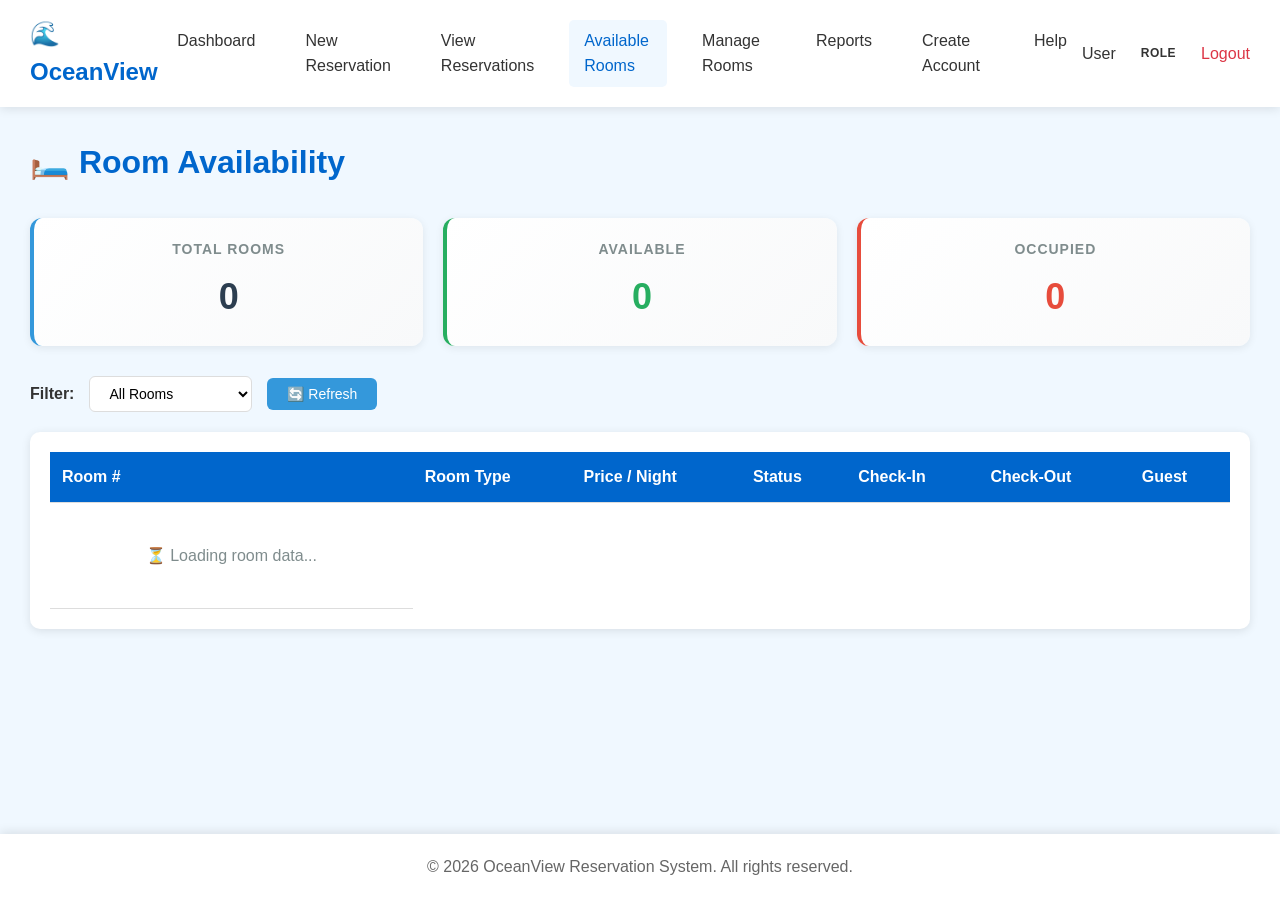
==== src/main/webapp/pages/available-rooms.html @ 3cf1bdc6 "Add invoice, report, help, and available-rooms pages" ====
<!DOCTYPE html>
<html lang="en">
<head>
    <meta charset="UTF-8">
    <meta name="viewport" content="width=device-width, initial-scale=1.0">
    <title>Available Rooms - OceanView Reservation System</title>
    <link rel="stylesheet" href="../css/style.css">
    <script src="../js/auth.js?v=3"></script>
    <style>
        /* Summary cards */
        .room-summary {
            display: grid;
            grid-template-columns: repeat(auto-fit, minmax(200px, 1fr));
            gap: 20px;
            margin-bottom: 30px;
        }
        .summary-card {
            background: linear-gradient(135deg, #ffffff, #f8f9fa);
            border-radius: 12px;
            padding: 20px;
            text-align: center;
            box-shadow: 0 2px 8px rgba(0,0,0,0.08);
            border-left: 4px solid #3498db;
        }
        .summary-card.available {
            border-left-color: #27ae60;
        }
        .summary-card.occupied {
            border-left-color: #e74c3c;
        }
        .summary-card h3 {
            margin: 0 0 8px 0;
            font-size: 14px;
            color: #7f8c8d;
            text-transform: uppercase;
            letter-spacing: 1px;
        }
        .summary-card .count {
            font-size: 36px;
            font-weight: 700;
            color: #2c3e50;
            margin: 0;
        }
        .summary-card.available .count { color: #27ae60; }
        .summary-card.occupied .count { color: #e74c3c; }

        /* Status badges */
        .status-badge {
            display: inline-block;
            padding: 6px 14px;
            border-radius: 20px;
            font-size: 13px;
            font-weight: 600;
            letter-spacing: 0.5px;
        }
        .status-badge.available {
            background-color: #d4edda;
            color: #155724;
            border: 1px solid #c3e6cb;
        }
        .status-badge.not-available {
            background-color: #f8d7da;
            color: #721c24;
            border: 1px solid #f5c6cb;
        }

        /* Filter bar */
        .filter-bar {
            display: flex;
            gap: 15px;
            align-items: center;
            margin-bottom: 20px;
            flex-wrap: wrap;
        }
        .filter-bar select {
            padding: 8px 15px;
            border: 1px solid #ddd;
            border-radius: 6px;
            font-size: 14px;
            background: white;
        }
        .filter-bar .refresh-btn {
            padding: 8px 20px;
            background: #3498db;
            color: white;
            border: none;
            border-radius: 6px;
            cursor: pointer;
            font-size: 14px;
            transition: background 0.2s;
        }
        .filter-bar .refresh-btn:hover {
            background: #2980b9;
        }

        /* Guest info in table */
        .guest-info {
            font-size: 12px;
            color: #7f8c8d;
            margin-top: 2px;
        }

        /* Loading spinner */
        .loading-spinner {
            text-align: center;
            padding: 40px;
            color: #7f8c8d;
            font-size: 16px;
        }

        /* Room type styling */
        .room-type-label {
            font-weight: 600;
            color: #2c3e50;
        }

        /* Price styling */
        .price {
            font-weight: 600;
            color: #27ae60;
        }

        /* Clickable available room rows */
        .room-row.clickable {
            cursor: pointer;
            transition: background-color 0.2s, transform 0.1s;
        }
        .room-row.clickable:hover {
            background-color: #e8f5e9;
            box-shadow: 0 2px 8px rgba(39, 174, 96, 0.15);
        }
        .room-row.clickable:active {
            background-color: #c8e6c9;
        }
        .room-row.occupied {
            opacity: 0.75;
        }
        .book-hint {
            font-size: 11px;
            color: #27ae60;
            font-weight: normal;
            margin-left: 4px;
        }
    </style>
</head>
<body>
    <div class="dashboard-container">
        <header class="header">
            <div class="logo">🌊 OceanView</div>
            <nav class="nav">
                <a href="dashboard.html">Dashboard</a>
                <a href="add-reservation.html" data-permission="canAddReservations">New Reservation</a>
                <a href="view-reservation.html" data-permission="canViewReservations">View Reservations</a>
                <a href="available-rooms.html" class="active" data-permission="canViewRooms">Available Rooms</a>
                <a href="manage-rooms.html" data-permission="canManageRooms">Manage Rooms</a>
                <a href="report.html" data-permission="canViewReports">Reports</a>
                <a href="create-account.html" data-permission="canManageAccounts">Create Account</a>
                <a href="help.html">Help</a>
            </nav>
            <div class="user-menu">
                <span id="username">User</span>
                <span id="userRole" class="role-badge">ROLE</span>
                <a href="#" class="logout" onclick="logout(); return false;">Logout</a>
            </div>
        </header>

        <main class="main-content">
            <h1>🛏️ Room Availability</h1>

            <!-- Summary Cards -->
            <div class="room-summary">
                <div class="summary-card">
                    <h3>Total Rooms</h3>
                    <p class="count" id="totalRooms">0</p>
                </div>
                <div class="summary-card available">
                    <h3>Available</h3>
                    <p class="count" id="availableCount">0</p>
                </div>
                <div class="summary-card occupied">
                    <h3>Occupied</h3>
                    <p class="count" id="occupiedCount">0</p>
                </div>
            </div>

            <!-- Filter & Refresh -->
            <div class="filter-bar">
                <label for="statusFilter"><strong>Filter:</strong></label>
                <select id="statusFilter" onchange="filterRooms()">
                    <option value="all">All Rooms</option>
                    <option value="available">Clean & Available</option>
                    <option value="occupied">Not Available</option>
                </select>
                <button class="refresh-btn" onclick="loadRoomAvailability()">🔄 Refresh</button>
            </div>

            <!-- Room Table -->
            <div class="dashboard-section">
                <div class="table-container">
                    <table id="roomTable">
                        <thead>
                            <tr>
                                <th>Room #</th>
                                <th>Room Type</th>
                                <th>Price / Night</th>
                                <th>Status</th>
                                <th>Check-In</th>
                                <th>Check-Out</th>
                                <th>Guest</th>
                            </tr>
                        </thead>
                        <tbody id="roomTableBody">
                            <tr>
                                <td colspan="7" class="loading-spinner">⏳ Loading room data...</td>
                            </tr>
                        </tbody>
                    </table>
                </div>
            </div>
        </main>

        <footer class="footer">
            <p>&copy; 2026 OceanView Reservation System. All rights reserved.</p>
        </footer>
    </div>
    <script src="../js/available-rooms.js?v=3"></script>
</body>
</html>
---- src/main/webapp/css/style.css ----
/* OceanView Reservation System - Main Stylesheet */

/* ========== Global Styles ========== */
* {
    margin: 0;
    padding: 0;
    box-sizing: border-box;
}

:root {
    --primary-color: #0066cc;
    --secondary-color: #004999;
    --accent-color: #00aaff;
    --success-color: #28a745;
    --warning-color: #ffc107;
    --danger-color: #dc3545;
    --light-bg: #f0f8ff;
    --white: #ffffff;
    --text-dark: #333333;
    --text-light: #666666;
    --border-color: #dddddd;
    --shadow: 0 2px 10px rgba(0,0,0,0.1);
}

body {
    font-family: 'Segoe UI', Tahoma, Geneva, Verdana, sans-serif;
    line-height: 1.6;
    color: var(--text-dark);
    background-color: var(--light-bg);
}

/* ========== Login Page Styles ========== */
.login-container {
    display: flex;
    justify-content: center;
    align-items: center;
    min-height: 100vh;
    background: linear-gradient(135deg, #0066cc 0%, #00aaff 100%);
}

.login-box {
    background: var(--white);
    padding: 40px;
    border-radius: 10px;
    box-shadow: 0 4px 20px rgba(0,0,0,0.2);
    width: 100%;
    max-width: 400px;
}

.login-box h1 {
    color: var(--primary-color);
    text-align: center;
    margin-bottom: 10px;
    font-size: 2em;
}

.login-box h2 {
    text-align: center;
    margin-bottom: 30px;
    color: var(--text-light);
    font-size: 1.2em;
    font-weight: normal;
}

/* ========== Form Styles ========== */
.form-group {
    margin-bottom: 20px;
}

.form-group label {
    display: block;
    margin-bottom: 5px;
    font-weight: 500;
    color: var(--text-dark);
}

.form-group input,
.form-group select,
.form-group textarea {
    width: 100%;
    padding: 10px;
    border: 1px solid var(--border-color);
    border-radius: 5px;
    font-size: 14px;
    transition: border-color 0.3s;
}

.form-group input:focus,
.form-group select:focus,
.form-group textarea:focus {
    outline: none;
    border-color: var(--primary-color);
}

.required {
    color: var(--danger-color);
}

.form-footer {
    text-align: center;
    margin-top: 20px;
}

.forgot-password {
    color: var(--primary-color);
    text-decoration: none;
}

.forgot-password:hover {
    text-decoration: underline;
}

/* ========== Button Styles ========== */
.btn-primary,
.btn-secondary,
.btn-cancel {
    padding: 10px 20px;
    border: none;
    border-radius: 5px;
    cursor: pointer;
    font-size: 14px;
    font-weight: 500;
    transition: background-color 0.3s, transform 0.1s;
    text-decoration: none;
    display: inline-block;
}

.btn-primary {
    background-color: var(--primary-color);
    color: var(--white);
}

.btn-primary:hover {
    background-color: var(--secondary-color);
    transform: translateY(-2px);
}

.btn-secondary {
    background-color: var(--text-light);
    color: var(--white);
}

.btn-secondary:hover {
    background-color: var(--text-dark);
}

.btn-cancel {
    background-color: var(--danger-color);
    color: var(--white);
}

.btn-cancel:hover {
    background-color: #c82333;
}

.btn-primary:disabled,
.btn-secondary:disabled,
.btn-cancel:disabled,
button.disabled,
a.disabled {
    opacity: 0.5;
    cursor: not-allowed;
    pointer-events: none;
}

.btn-sm {
    padding: 5px 12px;
    font-size: 0.875rem;
    border: none;
    border-radius: 4px;
    background-color: var(--primary-color);
    color: white;
    cursor: pointer;
    transition: background-color 0.3s;
}

.btn-sm:hover {
    background-color: var(--secondary-color);
}

.btn-sm:disabled {
    opacity: 0.5;
    cursor: not-allowed;
}

/* ========== Dashboard Layout ========== */
.dashboard-container {
    display: flex;
    flex-direction: column;
    min-height: 100vh;
}

/* ========== Header ========== */
.header {
    background-color: var(--white);
    box-shadow: var(--shadow);
    padding: 15px 30px;
    display: flex;
    justify-content: space-between;
    align-items: center;
}

.logo {
    font-size: 1.5em;
    font-weight: bold;
    color: var(--primary-color);
}

.nav {
    display: flex;
    gap: 20px;
}

.nav a {
    text-decoration: none;
    color: var(--text-dark);
    padding: 8px 15px;
    border-radius: 5px;
    transition: background-color 0.3s;
}

.nav a:hover,
.nav a.active {
    background-color: var(--light-bg);
    color: var(--primary-color);
}

.user-menu {
    display: flex;
    align-items: center;
    gap: 15px;
}

.user-menu #username {
    font-weight: 500;
}

.role-badge {
    padding: 4px 10px;
    border-radius: 4px;
    font-size: 0.75rem;
    font-weight: 600;
    text-transform: uppercase;
    letter-spacing: 0.5px;
}

.role-badge.role-admin {
    background-color: #dc3545;
    color: white;
}

.role-badge.role-manager {
    background-color: #0066cc;
    color: white;
}

.role-badge.role-staff {
    background-color: #28a745;
    color: white;
}

.role-badge.role-receptionist {
    background-color: #0066cc;
    color: white;
}

.logout {
    color: var(--danger-color);
    text-decoration: none;
    cursor: pointer;
}

.logout:hover {
    text-decoration: underline;
}

/* ========== Main Content ========== */
.main-content {
    flex: 1;
    padding: 30px;
    max-width: 1400px;
    margin: 0 auto;
    width: 100%;
}

.main-content h1 {
    color: var(--primary-color);
    margin-bottom: 30px;
}

/* ========== Stats Grid ========== */
.stats-grid {
    display: grid;
    grid-template-columns: repeat(auto-fit, minmax(250px, 1fr));
    gap: 20px;
    margin-bottom: 30px;
}

.stat-card {
    background: var(--white);
    padding: 20px;
    border-radius: 10px;
    box-shadow: var(--shadow);
    text-align: center;
}

.stat-card h3 {
    color: var(--text-light);
    font-size: 14px;
    margin-bottom: 10px;
}

.stat-number {
    font-size: 2.5em;
    font-weight: bold;
    color: var(--primary-color);
    margin: 10px 0;
}

.stat-label {
    color: var(--text-light);
    font-size: 12px;
}

/* ========== Tables ========== */
.table-container {
    background: var(--white);
    padding: 20px;
    border-radius: 10px;
    box-shadow: var(--shadow);
    overflow-x: auto;
}

table {
    width: 100%;
    border-collapse: collapse;
}

table thead {
    background-color: var(--primary-color);
    color: var(--white);
}

table th,
table td {
    padding: 12px;
    text-align: left;
    border-bottom: 1px solid var(--border-color);
}

table tbody tr:hover {
    background-color: var(--light-bg);
}

.no-data {
    text-align: center;
    color: var(--text-light);
    padding: 40px !important;
}

/* ========== Forms ========== */
.reservation-form,
.search-form,
.report-form {
    background: var(--white);
    padding: 20px;
    border-radius: 10px;
    box-shadow: var(--shadow);
    margin-bottom: 20px;
}

.form-section {
    margin-bottom: 30px;
}

.form-section h2 {
    color: var(--primary-color);
    margin-bottom: 20px;
    padding-bottom: 10px;
    border-bottom: 2px solid var(--light-bg);
}

.form-row {
    display: grid;
    grid-template-columns: repeat(auto-fit, minmax(250px, 1fr));
    gap: 20px;
    margin-bottom: 20px;
}

.form-actions {
    display: flex;
    gap: 10px;
    justify-content: flex-end;
    margin-top: 30px;
}

/* ========== Sections ========== */
.dashboard-section,
.filter-section,
.reservations-section {
    margin-bottom: 30px;
}

.section-header {
    display: flex;
    justify-content: space-between;
    align-items: center;
    margin-bottom: 20px;
}

/* ========== Footer ========== */
.footer {
    background-color: var(--white);
    box-shadow: 0 -2px 10px rgba(0,0,0,0.1);
    padding: 20px;
    text-align: center;
    color: var(--text-light);
}

/* ========== Status Badges ========== */
.status-badge {
    padding: 4px 10px;
    border-radius: 4px;
    font-size: 0.75rem;
    font-weight: 600;
    text-transform: uppercase;
    letter-spacing: 0.5px;
}

.status-badge.status-confirmed {
    background-color: #28a745;
    color: white;
}

.status-badge.status-active {
    background-color: #0066cc;
    color: white;
}

.status-badge.status-completed {
    background-color: #6c757d;
    color: white;
}

.status-badge.status-cancelled {
    background-color: #dc3545;
    color: white;
}

.status-badge.status-pending {
    background-color: #ffc107;
    color: #333;
}

/* ========== Alert Messages ========== */
.alert {
    padding: 12px 20px;
    border-radius: 5px;
    margin-bottom: 20px;
    font-weight: 500;
}

.alert-success {
    background-color: #d4edda;
    color: #155724;
    border: 1px solid #c3e6cb;
}

.alert-error {
    background-color: #f8d7da;
    color: #721c24;
    border: 1px solid #f5c6cb;
}

.alert-warning {
    background-color: #fff3cd;
    color: #856404;
    border: 1px solid #ffeaa7;
}

.alert-info {
    background-color: #d1ecf1;
    color: #0c5460;
    border: 1px solid #bee5eb;
}

/* ========== Modal ========== */
.modal {
    display: none;
    position: fixed;
    z-index: 1000;
    left: 0;
    top: 0;
    width: 100%;
    height: 100%;
    background-color: rgba(0,0,0,0.5);
}

.modal-content {
    background-color: var(--white);
    margin: 5% auto;
    padding: 30px;
    border-radius: 10px;
    width: 80%;
    max-width: 600px;
    box-shadow: var(--shadow);
}

.close {
    color: var(--text-light);
    float: right;
    font-size: 28px;
    font-weight: bold;
    cursor: pointer;
}

.close:hover {
    color: var(--text-dark);
}

/* ========== Pagination ========== */
.pagination {
    display: flex;
    justify-content: center;
    align-items: center;
    gap: 15px;
    margin-top: 20px;
}

.btn-page {
    padding: 8px 15px;
    border: 1px solid var(--border-color);
    background: var(--white);
    border-radius: 5px;
    cursor: pointer;
}

.btn-page:hover {
    background-color: var(--light-bg);
}

/* ========== Help Page ========== */
.help-section {
    background: var(--white);
    padding: 20px;
    border-radius: 10px;
    box-shadow: var(--shadow);
    margin-bottom: 20px;
}

.accordion-item {
    border-bottom: 1px solid var(--border-color);
    padding: 15px 0;
}

.accordion-header {
    cursor: pointer;
    color: var(--primary-color);
}

.accordion-content {
    display: none;
    padding: 15px 0;
}

.faq-item {
    margin-bottom: 20px;
}

/* ========== Add Reservation Page ========== */
.page-header {
    margin-bottom: 30px;
}

.page-description {
    color: var(--text-light);
    font-size: 14px;
    margin-top: 5px;
}

.message-area {
    padding: 15px;
    border-radius: 5px;
    margin-bottom: 20px;
    font-weight: 500;
}

.message-area.success {
    background-color: #d4edda;
    color: #155724;
    border: 1px solid #c3e6cb;
}

.message-area.error {
    background-color: #f8d7da;
    color: #721c24;
    border: 1px solid #f5c6cb;
}

.message-area.warning {
    background-color: #fff3cd;
    color: #856404;
    border: 1px solid #ffeaa7;
}

.reservation-form {
    background: var(--white);
    padding: 30px;
    border-radius: 10px;
    box-shadow: var(--shadow);
}

.form-section {
    margin-bottom: 30px;
    padding-bottom: 20px;
    border-bottom: 1px solid var(--border-color);
}

.form-section:last-of-type {
    border-bottom: none;
}

.form-section h2 {
    color: var(--primary-color);
    margin-bottom: 20px;
    font-size: 1.3em;
}

.form-row {
    display: grid;
    grid-template-columns: 1fr 1fr;
    gap: 20px;
    margin-bottom: 15px;
}

.form-group.full-width {
    grid-column: 1 / -1;
}

.field-error {
    display: none;
    color: var(--danger-color);
    font-size: 12px;
    margin-top: 5px;
}

.form-group input.error,
.form-group select.error,
.form-group textarea.error {
    border-color: var(--danger-color);
}

.field-help {
    display: block;
    font-size: 12px;
    color: var(--text-light);
    margin-top: 5px;
}

.calculated-field {
    padding: 10px;
    background-color: var(--light-bg);
    border: 1px solid var(--border-color);
    border-radius: 5px;
    font-weight: 500;
    color: var(--text-dark);
}

.calculated-field.total-amount {
    background-color: #e8f4f8;
    color: var(--primary-color);
    font-size: 1.1em;
}

.form-actions {
    display: flex;
    gap: 15px;
    margin-top: 30px;
    padding-top: 20px;
    border-top: 1px solid var(--border-color);
}

.btn-primary,
.btn-secondary,
.btn-cancel {
    padding: 12px 30px;
    border-radius: 5px;
    font-size: 14px;
    font-weight: 500;
    cursor: pointer;
    transition: all 0.3s;
    text-decoration: none;
    display: inline-block;
    text-align: center;
}

.btn-primary {
    background-color: var(--primary-color);
    color: var(--white);
    border: none;
}

.btn-primary:hover:not(:disabled) {
    background-color: var(--secondary-color);
}

.btn-primary:disabled {
    opacity: 0.6;
    cursor: not-allowed;
}

.btn-secondary {
    background-color: var(--white);
    color: var(--primary-color);
    border: 2px solid var(--primary-color);
}

.btn-secondary:hover {
    background-color: var(--light-bg);
}

.btn-cancel {
    background-color: var(--white);
    color: var(--text-light);
    border: 2px solid var(--border-color);
}

.btn-cancel:hover {
    background-color: #f5f5f5;
    border-color: var(--text-light);
}

/* ========== Loading ========== */
.loading-container {
    display: flex;
    flex-direction: column;
    justify-content: center;
    align-items: center;
    min-height: 100vh;
    text-align: center;
}

.loading-spinner {
    display: flex;
    flex-direction: column;
    align-items: center;
    padding: 40px;
    gap: 15px;
}

.spinner {
    border: 4px solid var(--light-bg);
    border-top: 4px solid var(--primary-color);
    border-radius: 50%;
    width: 40px;
    height: 40px;
    animation: spin 1s linear infinite;
}

@keyframes spin {
    0% { transform: rotate(0deg); }
    100% { transform: rotate(360deg); }
}

/* ========== View Reservations Page ========== */
.filter-section {
    background: var(--white);
    padding: 20px;
    border-radius: 10px;
    box-shadow: var(--shadow);
    margin-bottom: 20px;
}

.filter-section h2 {
    color: var(--primary-color);
    margin-bottom: 15px;
}

.search-form {
    margin-top: 15px;
}

.reservations-section {
    background: var(--white);
    padding: 20px;
    border-radius: 10px;
    box-shadow: var(--shadow);
}

.section-header {
    display: flex;
    justify-content: space-between;
    align-items: center;
    margin-bottom: 20px;
    padding-bottom: 15px;
    border-bottom: 2px solid var(--light-bg);
}

.section-header h2 {
    color: var(--primary-color);
    margin: 0;
}

.count-badge {
    background-color: var(--primary-color);
    color: var(--white);
    padding: 5px 15px;
    border-radius: 20px;
    font-size: 14px;
    font-weight: 500;
    margin-right: 10px;
}

.table-container {
    overflow-x: auto;
    margin-bottom: 20px;
}

.reservations-table {
    width: 100%;
    border-collapse: collapse;
    background: var(--white);
}

.reservations-table thead {
    background-color: var(--primary-color);
    color: var(--white);
}

.reservations-table th {
    padding: 12px;
    text-align: left;
    font-weight: 600;
    font-size: 14px;
}

.reservations-table td {
    padding: 12px;
    border-bottom: 1px solid var(--border-color);
    font-size: 14px;
}

.reservations-table tbody tr:hover {
    background-color: var(--light-bg);
}

.reservations-table .no-data {
    text-align: center;
    padding: 40px;
    color: var(--text-light);
    font-style: italic;
}

.contact-info {
    display: flex;
    flex-direction: column;
    gap: 3px;
}

.text-muted {
    color: var(--text-light);
}

.small {
    font-size: 12px;
}

.room-badge {
    background-color: #e8f4f8;
    color: var(--primary-color);
    padding: 4px 10px;
    border-radius: 15px;
    font-size: 13px;
    font-weight: 500;
}

.amount-text {
    color: var(--success-color);
    font-size: 15px;
}

.action-buttons {
    display: flex;
    gap: 5px;
    justify-content: flex-start;
}

.btn-icon {
    background: none;
    border: none;
    font-size: 18px;
    cursor: pointer;
    padding: 5px;
    border-radius: 5px;
    transition: background-color 0.3s;
}

.btn-icon:hover {
    background-color: var(--light-bg);
}

.btn-icon.btn-danger:hover {
    background-color: #ffebee;
}

.btn-danger {
    background-color: var(--danger-color);
    color: var(--white);
    border: none;
    padding: 10px 20px;
    border-radius: 5px;
    cursor: pointer;
    font-weight: 500;
}

.btn-danger:hover {
    background-color: #c82333;
}

/* ========== Modal Styles ========== */
.modal {
    display: none;
    position: fixed;
    z-index: 1000;
    left: 0;
    top: 0;
    width: 100%;
    height: 100%;
    overflow: auto;
    background-color: rgba(0,0,0,0.5);
}

.modal-content {
    background-color: var(--white);
    margin: 5% auto;
    padding: 30px;
    border-radius: 10px;
    width: 90%;
    max-width: 700px;
    box-shadow: 0 4px 20px rgba(0,0,0,0.3);
    position: relative;
}

.modal-content.modal-small {
    max-width: 400px;
}

.modal-content h2 {
    color: var(--primary-color);
    margin-bottom: 20px;
}

.close {
    color: var(--text-light);
    float: right;
    font-size: 28px;
    font-weight: bold;
    cursor: pointer;
    line-height: 20px;
}

.close:hover {
    color: var(--text-dark);
}

.reservation-details-content {
    margin-top: 20px;
}

.details-grid {
    display: grid;
    grid-template-columns: 1fr 1fr;
    gap: 15px;
    margin-bottom: 20px;
}

.detail-item {
    padding: 10px;
    background-color: var(--light-bg);
    border-radius: 5px;
}

.detail-item.highlight {
    background-color: #e8f4f8;
    border: 2px solid var(--primary-color);
}

.detail-item label {
    display: block;
    font-size: 12px;
    color: var(--text-light);
    margin-bottom: 5px;
    font-weight: 500;
}

.detail-value {
    display: block;
    font-size: 14px;
    color: var(--text-dark);
}

.modal-footer {
    display: flex;
    gap: 10px;
    justify-content: flex-end;
    margin-top: 20px;
    padding-top: 20px;
    border-top: 1px solid var(--border-color);
}

.modal-actions {
    display: flex;
    gap: 10px;
    justify-content: center;
    margin-top: 20px;
}

.warning-text {
    color: var(--danger-color);
    font-weight: 500;
    text-align: center;
}

.error-text {
    color: var(--danger-color);
}

/* ========== Responsive ========== */
@media (max-width: 768px) {
    .header {
        flex-direction: column;
        gap: 15px;
    }
    
    .nav {
        flex-direction: column;
        width: 100%;
    }
    
    .stats-grid {
        grid-template-columns: 1fr;
    }
    
    .form-row {
        grid-template-columns: 1fr;
    }
    
    .section-header {
        flex-direction: column;
        align-items: flex-start;
        gap: 10px;
    }
    
    .details-grid {
        grid-template-columns: 1fr;
    }
    
    .action-buttons {
        flex-wrap: wrap;
    }
    
    .reservations-table {
        font-size: 12px;
    }
    
    .reservations-table th,
    .reservations-table td {
        padding: 8px;
    }
    
    .modal-content {
        width: 95%;
        margin: 10% auto;
        padding: 20px;
    }
}

/* ========== Help Page Styles ========== */

/* Quick Links Grid */
.quick-links {
    margin-bottom: 40px;
}

.quick-links-grid {
    display: grid;
    grid-template-columns: repeat(auto-fit, minmax(250px, 1fr));
    gap: 20px;
    margin-top: 20px;
}

.quick-link-card {
    background: var(--white);
    border: 2px solid var(--border-color);
    border-radius: 10px;
    padding: 25px;
    text-align: center;
    text-decoration: none;
    color: var(--text-dark);
    transition: all 0.3s ease;
    cursor: pointer;
}

.quick-link-card:hover {
    transform: translateY(-5px);
    box-shadow: 0 8px 20px rgba(0,102,204,0.2);
    border-color: var(--primary-color);
}

.quick-link-card .icon {
    font-size: 3em;
    display: block;
    margin-bottom: 15px;
}

.quick-link-card h3 {
    color: var(--primary-color);
    margin-bottom: 10px;
    font-size: 1.3em;
}

.quick-link-card p {
    color: var(--text-light);
    font-size: 0.95em;
}

/* Role Cards */
.role-cards {
    display: grid;
    grid-template-columns: repeat(auto-fit, minmax(300px, 1fr));
    gap: 20px;
    margin: 20px 0;
}

.role-card {
    background: var(--white);
    border: 2px solid var(--border-color);
    border-radius: 8px;
    padding: 20px;
}

.role-card h4 {
    color: var(--primary-color);
    margin-bottom: 15px;
    font-size: 1.2em;
}

.role-card ul {
    list-style: none;
    padding: 0;
}

.role-card li {
    padding: 8px 0;
    padding-left: 25px;
    position: relative;
}

.role-card li:before {
    content: '✓';
    position: absolute;
    left: 0;
    color: var(--success-color);
    font-weight: bold;
}

/* Accordion Styles */
.accordion {
    margin-top: 20px;
}

.accordion-item {
    background: var(--white);
    border: 1px solid var(--border-color);
    border-radius: 8px;
    margin-bottom: 15px;
    overflow: hidden;
}

.accordion-header {
    background: linear-gradient(to right, var(--primary-color), var(--accent-color));
    color: var(--white);
    padding: 15px 20px;
    cursor: pointer;
    display: flex;
    align-items: center;
    font-weight: bold;
    transition: background 0.3s ease;
}

.accordion-header:hover {
    background: linear-gradient(to right, var(--secondary-color), var(--primary-color));
}

.accordion-header span {
    margin-right: 10px;
    transition: transform 0.3s ease;
    display: inline-block;
}

.accordion-item.active .accordion-header span {
    transform: rotate(90deg);
}

.accordion-content {
    max-height: 0;
    overflow: hidden;
    transition: max-height 0.3s ease;
    padding: 0 20px;
}

.accordion-item.active .accordion-content {
    padding: 20px;
}

/* Feature Categories */
.feature-category {
    background: var(--white);
    border: 1px solid var(--border-color);
    border-radius: 8px;
    padding: 25px;
    margin-bottom: 20px;
}

.feature-category h3 {
    color: var(--primary-color);
    margin-bottom: 15px;
    padding-bottom: 10px;
    border-bottom: 2px solid var(--border-color);
}

/* Feature List */
.feature-list {
    list-style: none;
    padding: 0;
}

.feature-list li {
    padding: 10px 0;
    padding-left: 30px;
    position: relative;
    line-height: 1.6;
}

.feature-list li:before {
    content: '▸';
    position: absolute;
    left: 10px;
    color: var(--primary-color);
    font-weight: bold;
}

.feature-list ul {
    margin-top: 8px;
    margin-left: 20px;
}

/* Steps List */
.steps-list {
    padding-left: 25px;
    margin: 15px 0;
}

.steps-list li {
    padding: 10px 0;
    line-height: 1.6;
}

.steps-list ul {
    list-style: disc;
    margin-top: 8px;
    margin-left: 25px;
}

/* Help Tips */
.help-tip {
    background: #e3f2fd;
    border-left: 4px solid var(--primary-color);
    padding: 15px;
    margin: 15px 0;
    border-radius: 4px;
}

/* Warning Box */
.warning-box {
    background: #fff3cd;
    border-left: 4px solid var(--warning-color);
    padding: 15px;
    margin: 15px 0;
    border-radius: 4px;
}

/* FAQ Items */
.faq {
    margin-top: 20px;
}

.faq-item {
    background: var(--white);
    border: 1px solid var(--border-color);
    border-radius: 8px;
    padding: 20px;
    margin-bottom: 15px;
}

.faq-item h3 {
    color: var(--primary-color);
    margin-bottom: 10px;
    font-size: 1.1em;
}

.faq-item p {
    color: var(--text-dark);
    line-height: 1.6;
}

/* Troubleshooting Items */
.troubleshooting-item {
    background: var(--white);
    border: 1px solid var(--border-color);
    border-radius: 8px;
    padding: 20px;
    margin-bottom: 20px;
}

.troubleshooting-item h3 {
    color: var(--danger-color);
    margin-bottom: 15px;
    font-size: 1.1em;
}

.troubleshooting-item p {
    font-weight: bold;
    margin-bottom: 10px;
}

/* Contact Methods */
.contact-methods {
    display: grid;
    grid-template-columns: repeat(auto-fit, minmax(250px, 1fr));
    gap: 20px;
    margin: 20px 0;
}

.contact-method {
    background: var(--white);
    border: 2px solid var(--border-color);
    border-radius: 8px;
    padding: 20px;
    text-align: center;
}

.contact-method h3 {
    color: var(--primary-color);
    margin-bottom: 15px;
    font-size: 1.2em;
}

.contact-method p {
    margin: 5px 0;
    line-height: 1.6;
}

.contact-method a {
    color: var(--primary-color);
    text-decoration: none;
}

.contact-method a:hover {
    text-decoration: underline;
}

/* Support Tips */
.support-tips {
    background: #e8f5e9;
    border: 2px solid var(--success-color);
    border-radius: 8px;
    padding: 20px;
    margin-top: 30px;
}

.support-tips h3 {
    color: var(--success-color);
    margin-bottom: 15px;
}

/* System Information */
.system-info {
    margin-top: 20px;
}

.info-section {
    background: var(--white);
    border: 1px solid var(--border-color);
    border-radius: 8px;
    padding: 20px;
    margin-bottom: 20px;
}

.info-section h3 {
    color: var(--primary-color);
    margin-bottom: 15px;
    padding-bottom: 10px;
    border-bottom: 2px solid var(--border-color);
}

.info-section p {
    margin: 10px 0;
}

/* Highlight Animation for Sections */
@keyframes highlight {
    0% { background-color: transparent; }
    50% { background-color: #fff9c4; }
    100% { background-color: transparent; }
}

.help-section.highlight {
    animation: highlight 2s ease;
}

/* Responsive Design for Help Page */
@media screen and (max-width: 768px) {
    .quick-links-grid {
        grid-template-columns: 1fr;
    }
    
    .role-cards {
        grid-template-columns: 1fr;
    }
    
    .contact-methods {
        grid-template-columns: 1fr;
    }
    
    .accordion-header {
        font-size: 0.95em;
        padding: 12px 15px;
    }
    
    .accordion-content {
        font-size: 0.9em;
    }
}

/* Print Styles for Help Page */
@media print {
    .sidebar,
    .header,
    .footer,
    .quick-links {
        display: none;
    }
    
    .accordion-content {
        display: block !important;
        max-height: none !important;
    }
    
    .help-section {
        page-break-inside: avoid;
    }
}
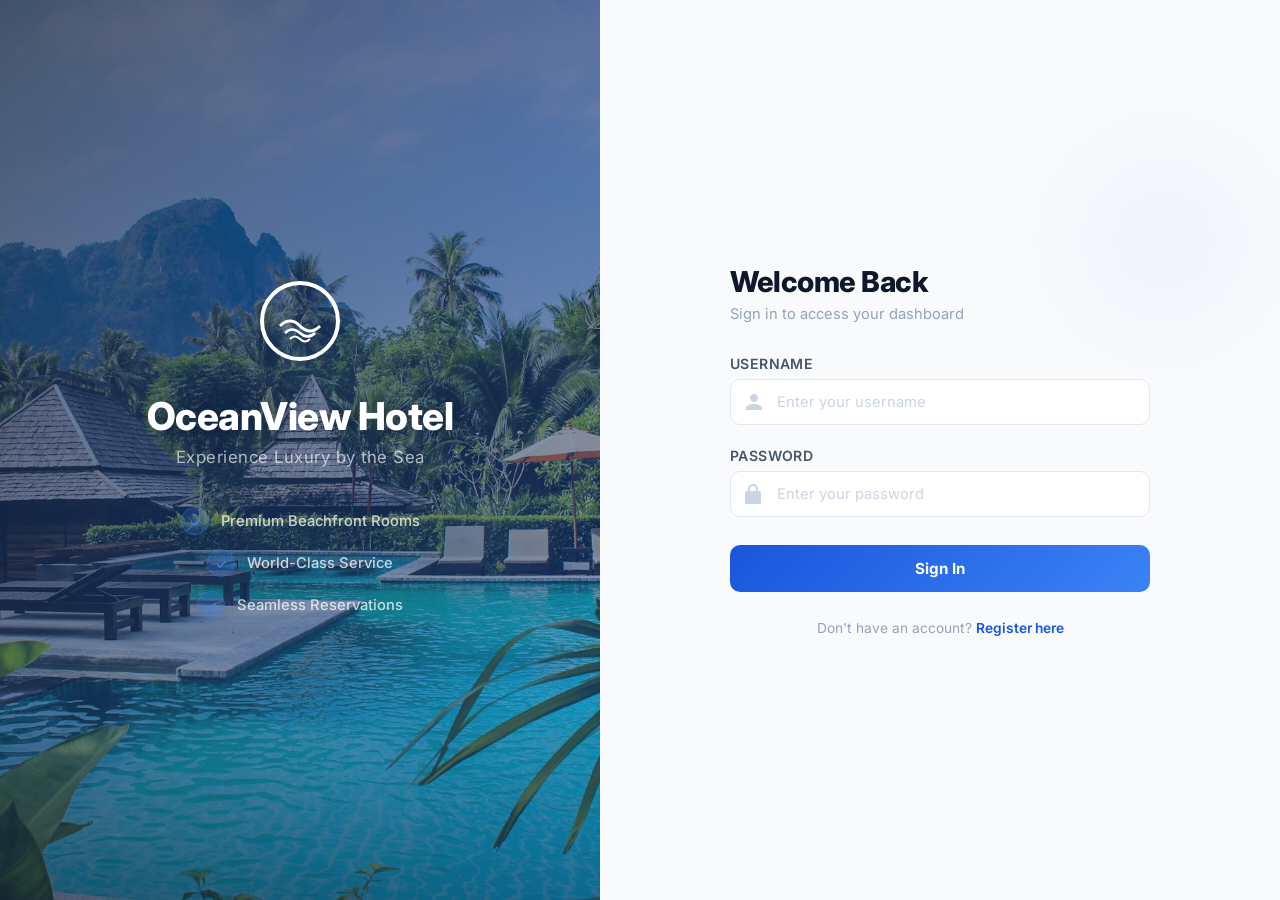
==== commit e2f17a27: "Update HTML pages with background images and UI polish" ====
--- a/src/main/webapp/pages/available-rooms.html
+++ b/src/main/webapp/pages/available-rooms.html
@@ -145,29 +145,31 @@
 </head>
 <body>
     <div class="dashboard-container">
-        <header class="header">
-            <div class="logo">🌊 OceanView</div>
+                <header class="header">
+            <div class="logo">
+                <svg class="logo-icon" width="32" height="32" viewBox="0 0 32 32" fill="none"><circle cx="16" cy="16" r="14" stroke="white" stroke-width="2.5"/><path d="M8 18 Q12 13, 16 18 T24 18" stroke="white" stroke-width="2" fill="none"/><path d="M10 22 Q13 18, 16 22 T22 22" stroke="white" stroke-width="1.5" fill="none"/></svg>
+                <span>OceanView</span>
+            </div>
             <nav class="nav">
-                <a href="dashboard.html">Dashboard</a>
-                <a href="add-reservation.html" data-permission="canAddReservations">New Reservation</a>
-                <a href="view-reservation.html" data-permission="canViewReservations">View Reservations</a>
-                <a href="available-rooms.html" class="active" data-permission="canViewRooms">Available Rooms</a>
-                <a href="manage-rooms.html" data-permission="canManageRooms">Manage Rooms</a>
-                <a href="report.html" data-permission="canViewReports">Reports</a>
-                <a href="create-account.html" data-permission="canManageAccounts">Create Account</a>
-                <a href="help.html">Help</a>
+                <a href="dashboard.html"><svg width="18" height="18" viewBox="0 0 24 24" fill="none" stroke="currentColor" stroke-width="2"><rect x="3" y="3" width="7" height="7" rx="1"/><rect x="14" y="3" width="7" height="7" rx="1"/><rect x="3" y="14" width="7" height="7" rx="1"/><rect x="14" y="14" width="7" height="7" rx="1"/></svg><span>Dashboard</span></a>
+                <a href="add-reservation.html" data-permission="canAddReservations"><svg width="18" height="18" viewBox="0 0 24 24" fill="none" stroke="currentColor" stroke-width="2"><circle cx="12" cy="12" r="10"/><line x1="12" y1="8" x2="12" y2="16"/><line x1="8" y1="12" x2="16" y2="12"/></svg><span>New Reservation</span></a>
+                <a href="view-reservation.html" data-permission="canViewReservations"><svg width="18" height="18" viewBox="0 0 24 24" fill="none" stroke="currentColor" stroke-width="2"><path d="M14 2H6a2 2 0 00-2 2v16a2 2 0 002 2h12a2 2 0 002-2V8z"/><polyline points="14 2 14 8 20 8"/><line x1="16" y1="13" x2="8" y2="13"/><line x1="16" y1="17" x2="8" y2="17"/></svg><span>View Reservations</span></a>
+                <a href="available-rooms.html" class="active" data-permission="canViewRooms"><svg width="18" height="18" viewBox="0 0 24 24" fill="none" stroke="currentColor" stroke-width="2"><path d="M3 9l9-7 9 7v11a2 2 0 01-2 2H5a2 2 0 01-2-2z"/><polyline points="9 22 9 12 15 12 15 22"/></svg><span>Available Rooms</span></a>
+                <a href="manage-rooms.html" data-permission="canManageRooms"><svg width="18" height="18" viewBox="0 0 24 24" fill="none" stroke="currentColor" stroke-width="2"><circle cx="12" cy="12" r="3"/><path d="M19.4 15a1.65 1.65 0 00.33 1.82l.06.06a2 2 0 010 2.83 2 2 0 01-2.83 0l-.06-.06a1.65 1.65 0 00-1.82-.33 1.65 1.65 0 00-1 1.51V21a2 2 0 01-4 0v-.09A1.65 1.65 0 009 19.4a1.65 1.65 0 00-1.82.33l-.06.06a2 2 0 01-2.83-2.83l.06-.06A1.65 1.65 0 004.68 15a1.65 1.65 0 00-1.51-1H3a2 2 0 010-4h.09A1.65 1.65 0 004.6 9a1.65 1.65 0 00-.33-1.82l-.06-.06a2 2 0 012.83-2.83l.06.06A1.65 1.65 0 009 4.68a1.65 1.65 0 001-1.51V3a2 2 0 014 0v.09a1.65 1.65 0 001 1.51 1.65 1.65 0 001.82-.33l.06-.06a2 2 0 012.83 2.83l-.06.06A1.65 1.65 0 0019.4 9a1.65 1.65 0 001.51 1H21a2 2 0 010 4h-.09a1.65 1.65 0 00-1.51 1z"/></svg><span>Manage Rooms</span></a>
+                <a href="report.html" data-permission="canViewReports"><svg width="18" height="18" viewBox="0 0 24 24" fill="none" stroke="currentColor" stroke-width="2"><line x1="18" y1="20" x2="18" y2="10"/><line x1="12" y1="20" x2="12" y2="4"/><line x1="6" y1="20" x2="6" y2="14"/></svg><span>Reports</span></a>
+                <a href="create-account.html" data-permission="canManageAccounts"><svg width="18" height="18" viewBox="0 0 24 24" fill="none" stroke="currentColor" stroke-width="2"><path d="M16 21v-2a4 4 0 00-4-4H5a4 4 0 00-4 4v2"/><circle cx="8.5" cy="7" r="4"/><line x1="20" y1="8" x2="20" y2="14"/><line x1="23" y1="11" x2="17" y2="11"/></svg><span>Create Account</span></a>
+                <a href="help.html"><svg width="18" height="18" viewBox="0 0 24 24" fill="none" stroke="currentColor" stroke-width="2"><circle cx="12" cy="12" r="10"/><path d="M9.09 9a3 3 0 015.83 1c0 2-3 3-3 3"/><line x1="12" y1="17" x2="12.01" y2="17"/></svg><span>Help</span></a>
             </nav>
             <div class="user-menu">
-                <span id="username">User</span>
-                <span id="userRole" class="role-badge">ROLE</span>
-                <a href="#" class="logout" onclick="logout(); return false;">Logout</a>
+                <span id="username">Loading...</span>
+                <span id="userRole" class="role-badge">Loading...</span>
+                <a href="../index.html" class="logout" onclick="logout(event)"><svg width="16" height="16" viewBox="0 0 24 24" fill="none" stroke="currentColor" stroke-width="2"><path d="M9 21H5a2 2 0 01-2-2V5a2 2 0 012-2h4"/><polyline points="16 17 21 12 16 7"/><line x1="21" y1="12" x2="9" y2="12"/></svg> Logout</a>
             </div>
         </header>
 
         <main class="main-content">
             <h1>🛏️ Room Availability</h1>
 
-            <!-- Summary Cards -->
             <div class="room-summary">
                 <div class="summary-card">
                     <h3>Total Rooms</h3>
@@ -183,7 +185,6 @@
                 </div>
             </div>
 
-            <!-- Filter & Refresh -->
             <div class="filter-bar">
                 <label for="statusFilter"><strong>Filter:</strong></label>
                 <select id="statusFilter" onchange="filterRooms()">
@@ -194,7 +195,6 @@
                 <button class="refresh-btn" onclick="loadRoomAvailability()">🔄 Refresh</button>
             </div>
 
-            <!-- Room Table -->
             <div class="dashboard-section">
                 <div class="table-container">
                     <table id="roomTable">
--- a/src/main/webapp/css/style.css
+++ b/src/main/webapp/css/style.css
@@ -1,1463 +1,1769 @@
-/* OceanView Reservation System - Main Stylesheet */
-
-/* ========== Global Styles ========== */
-* {
+@import url('https://fonts.googleapis.com/css2?family=Inter:wght@300;400;500;600;700;800;900&display=swap');
+
+:root {
+    --primary: #1a56db;
+    --primary-dark: #1e40af;
+    --primary-light: #3b82f6;
+    --primary-bg: #eff6ff;
+    --secondary: #1e3a5f;
+    --accent: #0ea5e9;
+    --accent-light: #e0f2fe;
+    --success: #059669;
+    --success-bg: #ecfdf5;
+    --warning: #d97706;
+    --warning-bg: #fffbeb;
+    --danger: #dc2626;
+    --danger-bg: #fef2f2;
+    --info: #0284c7;
+    --info-bg: #f0f9ff;
+    --gray-50: #f9fafb;
+    --gray-100: #f3f4f6;
+    --gray-200: #e5e7eb;
+    --gray-300: #d1d5db;
+    --gray-400: #9ca3af;
+    --gray-500: #6b7280;
+    --gray-600: #4b5563;
+    --gray-700: #374151;
+    --gray-800: #1f2937;
+    --gray-900: #111827;
+    --white: #ffffff;
+    --body-bg: #f0f4f8;
+    --sidebar-width: 260px;
+    --card-shadow: 0 1px 3px rgba(0,0,0,0.06), 0 4px 12px rgba(0,0,0,0.04);
+    --card-shadow-hover: 0 8px 30px rgba(0,0,0,0.12);
+    --radius: 14px;
+    --radius-sm: 10px;
+    --radius-xs: 8px;
+    --radius-lg: 18px;
+    --transition: all 0.3s cubic-bezier(0.4, 0, 0.2, 1);
+    --transition-fast: all 0.15s ease;
+    --transition-bounce: all 0.4s cubic-bezier(0.34, 1.56, 0.64, 1);
+
+    --primary-color: var(--primary);
+    --secondary-color: var(--primary-dark);
+    --accent-color: var(--accent);
+    --success-color: var(--success);
+    --warning-color: var(--warning);
+    --danger-color: var(--danger);
+    --text-dark: var(--gray-800);
+    --text-light: var(--gray-500);
+    --light-bg: var(--gray-50);
+    --shadow: var(--card-shadow);
+    --header-shadow: 0 4px 12px rgba(0,0,0,0.08);
+}
+
+*,
+*::before,
+*::after {
     margin: 0;
     padding: 0;
     box-sizing: border-box;
 }
 
-:root {
-    --primary-color: #0066cc;
-    --secondary-color: #004999;
-    --accent-color: #00aaff;
-    --success-color: #28a745;
-    --warning-color: #ffc107;
-    --danger-color: #dc3545;
-    --light-bg: #f0f8ff;
-    --white: #ffffff;
-    --text-dark: #333333;
-    --text-light: #666666;
-    --border-color: #dddddd;
-    --shadow: 0 2px 10px rgba(0,0,0,0.1);
+html {
+    font-size: 17px;
 }
 
 body {
-    font-family: 'Segoe UI', Tahoma, Geneva, Verdana, sans-serif;
+    font-family: 'Inter', 'Segoe UI', system-ui, -apple-system, sans-serif;
+    background: var(--body-bg);
+    color: var(--gray-700);
     line-height: 1.6;
-    color: var(--text-dark);
-    background-color: var(--light-bg);
-}
-
-/* ========== Login Page Styles ========== */
-.login-container {
-    display: flex;
+    font-size: 0.94rem;
+    -webkit-font-smoothing: antialiased;
+    -moz-osx-font-smoothing: grayscale;
+    min-height: 100vh;
+}
+
+a { text-decoration: none; color: inherit; }
+img { max-width: 100%; }
+button { font-family: inherit; }
+input, select, textarea { font-family: inherit; }
+
+.dashboard-container {
+    display: flex;
+    flex-wrap: wrap;
+    min-height: 100vh;
+}
+
+.header {
+    width: var(--sidebar-width);
+    min-width: var(--sidebar-width);
+    height: 100vh;
+    position: fixed;
+    top: 0;
+    left: 0;
+    z-index: 1000;
+    display: flex;
+    flex-direction: column;
+    background: linear-gradient(180deg, rgba(10, 15, 30, 0.88) 0%, rgba(18, 32, 61, 0.85) 35%, rgba(26, 58, 107, 0.82) 70%, rgba(26, 86, 219, 0.8) 100%),
+                url('../images/hotel-lobby.jpg') center/cover no-repeat;
+    padding: 0;
+    overflow-y: auto;
+    overflow-x: hidden;
+    animation: sidebarSlideIn 0.5s cubic-bezier(0.25, 0.46, 0.45, 0.94) both;
+}
+
+@keyframes sidebarSlideIn {
+    from { transform: translateX(-100%); opacity: 0; }
+    to { transform: translateX(0); opacity: 1; }
+}
+
+.header::after {
+    content: '';
+    position: absolute;
+    top: 0;
+    right: 0;
+    width: 1px;
+    height: 100%;
+    background: linear-gradient(180deg, transparent, rgba(255,255,255,0.08), transparent);
+}
+
+.logo {
+    padding: 28px 24px 24px;
+    text-align: center;
+    font-size: 1.35rem;
+    font-weight: 800;
+    color: var(--white);
+    letter-spacing: -0.5px;
+    border-bottom: 1px solid rgba(255,255,255,0.06);
+    animation: logoFadeIn 0.6s ease 0.3s both;
+    position: relative;
+    display: flex;
+    align-items: center;
     justify-content: center;
-    align-items: center;
+    gap: 10px;
+}
+
+.logo-icon {
+    flex-shrink: 0;
+    filter: drop-shadow(0 0 6px rgba(14, 165, 233, 0.4));
+    animation: logoIconPulse 3s ease-in-out infinite;
+}
+
+@keyframes logoIconPulse {
+    0%, 100% { filter: drop-shadow(0 0 6px rgba(14, 165, 233, 0.4)); }
+    50% { filter: drop-shadow(0 0 12px rgba(14, 165, 233, 0.7)); }
+}
+
+.logo span {
+    background: linear-gradient(135deg, #ffffff 0%, #93c5fd 100%);
+    -webkit-background-clip: text;
+    -webkit-text-fill-color: transparent;
+    background-clip: text;
+}
+
+.logo::after {
+    content: '';
+    position: absolute;
+    bottom: 0;
+    left: 20%;
+    width: 60%;
+    height: 1px;
+    background: linear-gradient(90deg, transparent, rgba(14,165,233,0.4), transparent);
+}
+
+@keyframes logoFadeIn {
+    from { opacity: 0; transform: scale(0.9); }
+    to { opacity: 1; transform: scale(1); }
+}
+
+.nav {
+    display: flex;
+    flex-direction: column;
+    padding: 16px 12px;
+    gap: 2px;
+    flex: 1;
+}
+
+.nav a {
+    color: rgba(255, 255, 255, 0.65);
+    padding: 11px 18px;
+    border-radius: var(--radius-xs);
+    font-size: 0.875rem;
+    font-weight: 500;
+    transition: var(--transition);
+    position: relative;
+    overflow: hidden;
+    letter-spacing: 0.01em;
+    display: flex;
+    align-items: center;
+    gap: 12px;
+}
+
+.nav a svg {
+    flex-shrink: 0;
+    opacity: 0.7;
+    transition: var(--transition);
+}
+
+.nav a:hover svg {
+    opacity: 1;
+    transform: scale(1.1);
+}
+
+.nav a.active svg {
+    opacity: 1;
+    filter: drop-shadow(0 0 4px rgba(14, 165, 233, 0.5));
+}
+
+.nav a span {
+    white-space: nowrap;
+    overflow: hidden;
+    text-overflow: ellipsis;
+}
+
+.nav a::before {
+    content: '';
+    position: absolute;
+    left: 0;
+    top: 50%;
+    transform: translateY(-50%) scaleY(0);
+    width: 3px;
+    height: 60%;
+    background: var(--accent);
+    border-radius: 0 3px 3px 0;
+    transition: transform 0.3s cubic-bezier(0.34, 1.56, 0.64, 1);
+}
+
+.nav a:hover {
+    color: var(--white);
+    background: rgba(255, 255, 255, 0.08);
+    padding-left: 22px;
+}
+
+.nav a:hover::before {
+    transform: translateY(-50%) scaleY(1);
+}
+
+.nav a.active {
+    color: var(--white);
+    background: linear-gradient(135deg, rgba(26, 86, 219, 0.4), rgba(14, 165, 233, 0.2));
+    font-weight: 600;
+    box-shadow: 0 2px 8px rgba(26, 86, 219, 0.15);
+}
+
+.nav a.active::before {
+    transform: translateY(-50%) scaleY(1);
+    background: var(--accent);
+}
+
+.nav a:nth-child(1) { animation: navSlide 0.4s ease 0.15s both; }
+.nav a:nth-child(2) { animation: navSlide 0.4s ease 0.2s both; }
+.nav a:nth-child(3) { animation: navSlide 0.4s ease 0.25s both; }
+.nav a:nth-child(4) { animation: navSlide 0.4s ease 0.3s both; }
+.nav a:nth-child(5) { animation: navSlide 0.4s ease 0.35s both; }
+.nav a:nth-child(6) { animation: navSlide 0.4s ease 0.4s both; }
+.nav a:nth-child(7) { animation: navSlide 0.4s ease 0.45s both; }
+.nav a:nth-child(8) { animation: navSlide 0.4s ease 0.5s both; }
+
+@keyframes navSlide {
+    from { opacity: 0; transform: translateX(-20px); }
+    to { opacity: 1; transform: translateX(0); }
+}
+
+.user-menu {
+    padding: 16px 18px 20px;
+    border-top: 1px solid rgba(255,255,255,0.06);
+    display: flex;
+    flex-direction: column;
+    align-items: center;
+    gap: 8px;
+    animation: fadeInUp 0.5s ease 0.5s both;
+    position: relative;
+}
+
+.user-menu::before {
+    content: '';
+    position: absolute;
+    top: 0;
+    left: 15%;
+    width: 70%;
+    height: 1px;
+    background: linear-gradient(90deg, transparent, rgba(14,165,233,0.3), transparent);
+}
+
+@keyframes fadeInUp {
+    from { opacity: 0; transform: translateY(10px); }
+    to { opacity: 1; transform: translateY(0); }
+}
+
+.user-menu span {
+    color: rgba(255, 255, 255, 0.85);
+    font-size: 0.85rem;
+    font-weight: 600;
+}
+
+.role-badge {
+    padding: 3px 12px;
+    border-radius: 20px;
+    font-size: 0.76rem;
+    font-weight: 700;
+    text-transform: uppercase;
+    letter-spacing: 1px;
+    border: 1.5px solid rgba(255,255,255,0.2);
+}
+
+.role-badge.role-admin {
+    background: rgba(239, 68, 68, 0.2);
+    color: #fca5a5;
+    border-color: rgba(239, 68, 68, 0.4);
+}
+.role-badge.role-manager {
+    background: rgba(59, 130, 246, 0.2);
+    color: #93c5fd;
+    border-color: rgba(59, 130, 246, 0.4);
+}
+.role-badge.role-staff {
+    background: rgba(34, 197, 94, 0.2);
+    color: #86efac;
+    border-color: rgba(34, 197, 94, 0.4);
+}
+.role-badge.role-receptionist {
+    background: rgba(139, 92, 246, 0.2);
+    color: #c4b5fd;
+    border-color: rgba(139, 92, 246, 0.4);
+}
+
+.logout {
+    color: rgba(255, 255, 255, 0.6);
+    text-decoration: none;
+    cursor: pointer;
+    font-size: 0.8rem;
+    font-weight: 500;
+    padding: 9px 0;
+    border-radius: var(--radius-xs);
+    border: 1px solid rgba(255,255,255,0.15);
+    transition: var(--transition);
+    width: 100%;
+    text-align: center;
+    display: flex;
+    align-items: center;
+    justify-content: center;
+    gap: 6px;
+    margin-top: 4px;
+}
+
+.logout svg {
+    flex-shrink: 0;
+    transition: transform 0.3s ease;
+}
+
+.logout:hover svg {
+    transform: translateX(3px);
+}
+
+.logout:hover {
+    background: rgba(239, 68, 68, 0.2);
+    border-color: rgba(239, 68, 68, 0.5);
+    color: #fca5a5;
+    transform: scale(1.02);
+}
+
+.main-content {
+    flex: 1;
+    margin-left: var(--sidebar-width);
+    padding: 36px 44px;
+    width: calc(100% - var(--sidebar-width));
+    background:
+        linear-gradient(135deg, rgba(240, 244, 248, 0.70) 0%, rgba(232, 238, 245, 0.70) 100%),
+        url('../images/hotel-lobby.jpg') center/cover no-repeat fixed;
     min-height: 100vh;
-    background: linear-gradient(135deg, #0066cc 0%, #00aaff 100%);
-}
-
-.login-box {
-    background: var(--white);
-    padding: 40px;
+    animation: contentFade 0.6s ease 0.15s both;
+}
+
+@keyframes contentFade {
+    from { opacity: 0; transform: translateY(12px); }
+    to { opacity: 1; transform: translateY(0); }
+}
+
+.main-content h1 {
+    color: var(--gray-900);
+    margin-bottom: 6px;
+    font-size: 1.65rem;
+    font-weight: 800;
+    letter-spacing: -0.5px;
+}
+
+.page-header { margin-bottom: 28px; }
+.page-description {
+    color: var(--gray-400);
+    font-size: 0.92rem;
+    margin-top: 2px;
+}
+
+.footer {
+    margin-left: var(--sidebar-width);
+    width: calc(100% - var(--sidebar-width));
+    padding: 18px 44px;
+    text-align: center;
+    color: var(--gray-400);
+    font-size: 0.8rem;
+    border-top: 1px solid var(--gray-100);
+    background: var(--body-bg);
+}
+
+.stats-grid, .stats-summary, .room-stats, .room-summary {
+    display: grid;
+    grid-template-columns: repeat(auto-fit, minmax(200px, 1fr));
+    gap: 20px;
+    margin-bottom: 30px;
+}
+
+.stat-card, .room-stat-card, .summary-card {
+    background: #ffffff;
+    padding: 24px 20px;
+    border-radius: var(--radius);
+    box-shadow: var(--card-shadow);
+    text-align: center;
+    transition: var(--transition);
+    border: 1px solid rgba(0,0,0,0.04);
+    position: relative;
+    overflow: hidden;
+}
+
+.stat-card::before, .room-stat-card::before, .summary-card::before {
+    content: '';
+    position: absolute;
+    top: 0; left: 0; right: 0;
+    height: 3px;
+    background: linear-gradient(90deg, var(--primary), var(--accent));
+    border-radius: var(--radius) var(--radius) 0 0;
+    opacity: 0;
+    transition: opacity 0.3s ease;
+}
+
+.stat-card:hover::before, .room-stat-card:hover::before, .summary-card:hover::before { opacity: 1; }
+
+.stat-card:hover, .room-stat-card:hover, .summary-card:hover {
+    transform: translateY(-4px);
+    box-shadow: var(--card-shadow-hover);
+}
+
+.stat-card, .room-stat-card, .summary-card {
+    animation: cardReveal 0.5s cubic-bezier(0.34, 1.56, 0.64, 1) both;
+}
+.stats-grid > :nth-child(1), .stats-summary > :nth-child(1), .room-stats > :nth-child(1), .room-summary > :nth-child(1) { animation-delay: 0.2s; }
+.stats-grid > :nth-child(2), .stats-summary > :nth-child(2), .room-stats > :nth-child(2), .room-summary > :nth-child(2) { animation-delay: 0.3s; }
+.stats-grid > :nth-child(3), .stats-summary > :nth-child(3), .room-stats > :nth-child(3), .room-summary > :nth-child(3) { animation-delay: 0.4s; }
+.stats-grid > :nth-child(4), .stats-summary > :nth-child(4), .room-stats > :nth-child(4), .room-summary > :nth-child(4) { animation-delay: 0.5s; }
+
+@keyframes cardReveal {
+    from { opacity: 0; transform: translateY(20px) scale(0.95); }
+    to { opacity: 1; transform: translateY(0) scale(1); }
+}
+
+.stat-card h3, .room-stat-card h3, .summary-card h3 {
+    color: var(--gray-400);
+    font-size: 0.82rem;
+    text-transform: uppercase;
+    letter-spacing: 1px;
+    font-weight: 700;
+    margin-bottom: 10px;
+}
+
+.stat-number, .count {
+    font-size: 2rem;
+    font-weight: 800;
+    background: linear-gradient(135deg, var(--primary), var(--accent));
+    -webkit-background-clip: text;
+    -webkit-text-fill-color: transparent;
+    background-clip: text;
+    margin: 6px 0;
+    line-height: 1.2;
+}
+
+.stat-label {
+    color: var(--gray-400);
+    font-size: 0.82rem;
+    text-transform: uppercase;
+    letter-spacing: 0.5px;
+    font-weight: 500;
+}
+
+.stat-icon {
+    width: 48px;
+    height: 48px;
+    border-radius: 12px;
+    display: flex;
+    align-items: center;
+    justify-content: center;
+    margin: 0 auto 14px;
+    transition: transform 0.3s ease;
+}
+
+.stat-card:hover .stat-icon {
+    transform: scale(1.1) rotate(5deg);
+}
+
+.stat-icon-blue {
+    background: linear-gradient(135deg, rgba(59, 130, 246, 0.15), rgba(59, 130, 246, 0.05));
+    color: #3b82f6;
+}
+.stat-icon-green {
+    background: linear-gradient(135deg, rgba(16, 185, 129, 0.15), rgba(16, 185, 129, 0.05));
+    color: #10b981;
+}
+.stat-icon-purple {
+    background: linear-gradient(135deg, rgba(139, 92, 246, 0.15), rgba(139, 92, 246, 0.05));
+    color: #8b5cf6;
+}
+.stat-icon-orange {
+    background: linear-gradient(135deg, rgba(249, 115, 22, 0.15), rgba(249, 115, 22, 0.05));
+    color: #f97316;
+}
+
+.stat-card::after, .room-stat-card::after, .summary-card::after {
+    content: '';
+    position: absolute;
+    top: 0;
+    left: -100%;
+    width: 100%;
+    height: 100%;
+    background: linear-gradient(90deg, transparent, rgba(255,255,255,0.4), transparent);
+    transition: none;
+    pointer-events: none;
+}
+
+.stat-card:hover::after, .room-stat-card:hover::after, .summary-card:hover::after {
+    animation: shimmer 0.8s ease;
+}
+
+@keyframes shimmer {
+    from { left: -100%; }
+    to { left: 100%; }
+}
+
+.table-container, .dashboard-section {
+    background: #ffffff;
+    border-radius: var(--radius);
+    box-shadow: var(--card-shadow);
+    overflow: hidden;
+    border: 1px solid rgba(0,0,0,0.04);
+    animation: cardReveal 0.5s ease 0.4s both;
+    margin-bottom: 24px;
+}
+
+.dashboard-section h2, .table-container h2 {
+    padding: 18px 24px;
+    font-size: 1.05rem;
+    font-weight: 700;
+    color: var(--gray-900);
+    border-bottom: 1px solid var(--gray-100);
+    margin: 0;
+}
+
+table, .reservations-table, .rooms-table, .users-table {
+    width: 100%;
+    border-collapse: collapse;
+}
+
+th {
+    background: #f8fafc;
+    padding: 13px 18px;
+    text-align: left;
+    font-size: 0.82rem;
+    text-transform: uppercase;
+    letter-spacing: 0.8px;
+    color: var(--gray-500);
+    font-weight: 700;
+    border-bottom: 2px solid var(--gray-100);
+}
+
+td {
+    padding: 13px 18px;
+    border-bottom: 1px solid var(--gray-50);
+    color: var(--gray-700);
+    font-size: 0.875rem;
+    transition: var(--transition-fast);
+}
+
+tr { transition: var(--transition-fast); }
+tr:hover td { background: rgba(26, 86, 219, 0.02); }
+tr:last-child td { border-bottom: none; }
+
+.no-data {
+    text-align: center;
+    padding: 48px 20px;
+    color: var(--gray-400);
+    font-size: 0.92rem;
+}
+
+.room-badge {
+    background: linear-gradient(135deg, var(--primary), var(--secondary));
+    color: var(--white);
+    padding: 3px 12px;
+    border-radius: 16px;
+    font-size: 0.84rem;
+    font-weight: 600;
+    display: inline-block;
+}
+
+.amount-text { font-weight: 700; color: var(--primary); font-size: 0.92rem; }
+.contact-info { display: flex; flex-direction: column; gap: 2px; }
+.contact-info small { color: var(--gray-400); font-size: 0.82rem; }
+
+.count-badge {
+    background: linear-gradient(135deg, var(--primary), var(--accent));
+    color: var(--white);
     border-radius: 10px;
-    box-shadow: 0 4px 20px rgba(0,0,0,0.2);
-    width: 100%;
-    max-width: 400px;
-}
-
-.login-box h1 {
-    color: var(--primary-color);
-    text-align: center;
-    margin-bottom: 10px;
-    font-size: 2em;
-}
-
-.login-box h2 {
-    text-align: center;
-    margin-bottom: 30px;
-    color: var(--text-light);
-    font-size: 1.2em;
-    font-weight: normal;
-}
-
-/* ========== Form Styles ========== */
+    padding: 2px 10px;
+    font-size: 0.82rem;
+    font-weight: 700;
+    margin-left: 6px;
+}
+
+.reservation-form, .report-form, .search-form, .modal-form {
+    background: #ffffff;
+    border-radius: var(--radius);
+    box-shadow: var(--card-shadow);
+    overflow: hidden;
+    border: 1px solid rgba(0,0,0,0.04);
+    animation: cardReveal 0.5s ease 0.3s both;
+}
+
+.form-section {
+    padding: 28px 32px;
+    border-bottom: 1px solid var(--gray-50);
+}
+.form-section:last-child { border-bottom: none; }
+
+.form-section h2 {
+    font-size: 1rem;
+    font-weight: 700;
+    color: var(--gray-900);
+    margin-bottom: 20px;
+    padding-bottom: 10px;
+    border-bottom: 2px solid var(--gray-50);
+    position: relative;
+}
+
+.form-section h2::after {
+    content: '';
+    position: absolute;
+    bottom: -2px;
+    left: 0;
+    width: 40px;
+    height: 2px;
+    background: linear-gradient(90deg, var(--primary), var(--accent));
+    border-radius: 2px;
+}
+
+.form-row {
+    display: grid;
+    grid-template-columns: repeat(auto-fit, minmax(220px, 1fr));
+    gap: 18px;
+    margin-bottom: 14px;
+}
+
 .form-group {
-    margin-bottom: 20px;
+    display: flex;
+    flex-direction: column;
+    gap: 5px;
 }
 
 .form-group label {
-    display: block;
-    margin-bottom: 5px;
-    font-weight: 500;
-    color: var(--text-dark);
+    font-size: 0.8rem;
+    font-weight: 600;
+    color: var(--gray-600);
+    text-transform: uppercase;
+    letter-spacing: 0.3px;
 }
 
 .form-group input,
 .form-group select,
 .form-group textarea {
-    width: 100%;
-    padding: 10px;
-    border: 1px solid var(--border-color);
-    border-radius: 5px;
-    font-size: 14px;
-    transition: border-color 0.3s;
+    padding: 10px 14px;
+    border: 1.5px solid var(--gray-200);
+    border-radius: var(--radius-xs);
+    font-size: 0.88rem;
+    color: var(--gray-800);
+    background: var(--white);
+    transition: var(--transition);
+    outline: none;
 }
 
 .form-group input:focus,
 .form-group select:focus,
 .form-group textarea:focus {
+    border-color: var(--primary);
+    box-shadow: 0 0 0 3px rgba(26, 86, 219, 0.08);
+    background: var(--white);
+}
+
+.form-group input:disabled,
+.form-group select:disabled {
+    background: var(--gray-50);
+    color: var(--gray-400);
+    cursor: not-allowed;
+}
+
+.form-group input.error,
+.form-group select.error {
+    border-color: var(--danger);
+    box-shadow: 0 0 0 3px rgba(239, 68, 68, 0.08);
+}
+
+.field-error { color: var(--danger); font-size: 0.82rem; font-weight: 500; min-height: 16px; }
+.field-help { color: var(--gray-400); font-size: 0.82rem; }
+.required { color: var(--danger); }
+
+.calculated-field {
+    padding: 10px 14px;
+    background: linear-gradient(135deg, #f0f4ff, #e8f0fe);
+    border: 1.5px solid rgba(26, 86, 219, 0.15);
+    border-radius: var(--radius-xs);
+    font-weight: 700;
+    color: var(--primary);
+    font-size: 0.88rem;
+}
+
+.calculated-field.total-amount {
+    background: linear-gradient(135deg, #ecfdf5, #d1fae5);
+    border-color: rgba(5, 150, 105, 0.2);
+    color: var(--success);
+    font-size: 1rem;
+}
+
+.form-actions, .form-footer {
+    display: flex;
+    gap: 12px;
+    padding: 20px 32px;
+    border-top: 1px solid var(--gray-100);
+    background: var(--gray-50);
+    justify-content: flex-end;
+}
+
+.btn-primary, .btn-submit {
+    background: linear-gradient(135deg, var(--primary), var(--accent));
+    color: var(--white);
+    padding: 10px 24px;
+    border-radius: var(--radius-xs);
+    border: none;
+    font-weight: 600;
+    font-size: 0.88rem;
+    cursor: pointer;
+    transition: var(--transition);
+    display: inline-flex;
+    align-items: center;
+    gap: 8px;
+    position: relative;
+    overflow: hidden;
+}
+
+.btn-primary:hover, .btn-submit:hover {
+    transform: translateY(-2px);
+    box-shadow: var(--shadow-primary);
+}
+
+.btn-primary:active, .btn-submit:active { transform: translateY(0); }
+
+.btn-secondary, .btn-cancel, .btn-cancel-modal {
+    background: var(--white);
+    color: var(--gray-600);
+    padding: 10px 24px;
+    border-radius: var(--radius-xs);
+    border: 1.5px solid var(--gray-200);
+    font-weight: 600;
+    font-size: 0.88rem;
+    cursor: pointer;
+    transition: var(--transition);
+}
+
+.btn-secondary:hover, .btn-cancel:hover, .btn-cancel-modal:hover {
+    background: var(--gray-50);
+    border-color: var(--gray-300);
+    transform: translateY(-1px);
+}
+
+.btn-danger {
+    background: linear-gradient(135deg, var(--danger), #dc2626);
+    color: var(--white);
+    padding: 10px 24px;
+    border-radius: var(--radius-xs);
+    border: none;
+    font-weight: 600;
+    font-size: 0.88rem;
+    cursor: pointer;
+    transition: var(--transition);
+}
+.btn-danger:hover { transform: translateY(-2px); box-shadow: 0 4px 20px rgba(239, 68, 68, 0.35); }
+
+.btn-sm {
+    padding: 6px 14px;
+    font-size: 0.86rem;
+    border-radius: 6px;
+}
+
+.btn-add-room, .btn-create {
+    background: linear-gradient(135deg, var(--primary), var(--accent));
+    color: var(--white);
+    padding: 10px 22px;
+    border-radius: var(--radius-xs);
+    border: none;
+    font-weight: 600;
+    font-size: 0.88rem;
+    cursor: pointer;
+    transition: var(--transition);
+    display: inline-flex;
+    align-items: center;
+    gap: 8px;
+}
+.btn-add-room:hover, .btn-create:hover { transform: translateY(-2px); box-shadow: var(--shadow-primary); }
+
+.btn-quick {
+    background: var(--white);
+    border: 1.5px solid var(--gray-200);
+    padding: 8px 18px;
+    border-radius: var(--radius-xs);
+    cursor: pointer;
+    font-weight: 600;
+    font-size: 0.82rem;
+    color: var(--gray-600);
+    transition: var(--transition);
+}
+.btn-quick:hover { border-color: var(--primary); color: var(--primary); background: rgba(26, 86, 219, 0.04); transform: translateY(-1px); }
+
+.refresh-btn {
+    background: var(--white);
+    border: 1.5px solid var(--gray-200);
+    width: 38px;
+    height: 38px;
+    border-radius: var(--radius-xs);
+    cursor: pointer;
+    display: inline-flex;
+    align-items: center;
+    justify-content: center;
+    transition: var(--transition);
+    color: var(--gray-500);
+}
+.refresh-btn:hover { border-color: var(--primary); color: var(--primary); transform: rotate(90deg); }
+
+.actions, .action-btns {
+    display: flex;
+    gap: 6px;
+    align-items: center;
+}
+
+.btn-view, .btn-edit, .btn-delete, .btn-icon {
+    width: 32px;
+    height: 32px;
+    border-radius: 8px;
+    border: none;
+    cursor: pointer;
+    display: inline-flex;
+    align-items: center;
+    justify-content: center;
+    font-size: 0.82rem;
+    transition: var(--transition);
+}
+
+.btn-view { background: rgba(26, 86, 219, 0.08); color: var(--primary); }
+.btn-view:hover { background: var(--primary); color: var(--white); transform: scale(1.1); }
+.btn-edit { background: rgba(245, 158, 11, 0.08); color: var(--warning); }
+.btn-edit:hover { background: var(--warning); color: var(--white); transform: scale(1.1); }
+.btn-delete { background: rgba(239, 68, 68, 0.08); color: var(--danger); }
+.btn-delete:hover { background: var(--danger); color: var(--white); transform: scale(1.1); }
+
+.section-header {
+    display: flex;
+    justify-content: space-between;
+    align-items: center;
+    margin-bottom: 20px;
+    flex-wrap: wrap;
+    gap: 12px;
+}
+
+.section-header h2 {
+    font-size: 1.05rem;
+    font-weight: 700;
+    color: var(--gray-900);
+    display: flex;
+    align-items: center;
+    gap: 8px;
+    margin: 0;
+}
+
+.filter-section {
+    background: #ffffff;
+    border-radius: var(--radius);
+    box-shadow: var(--card-shadow);
+    padding: 24px 28px;
+    margin-bottom: 24px;
+    border: 1px solid rgba(0,0,0,0.04);
+    animation: cardReveal 0.5s ease 0.2s both;
+}
+
+.filter-section h2 {
+    font-size: 1rem;
+    font-weight: 700;
+    color: var(--gray-900);
+    margin-bottom: 18px;
+}
+
+.filter-bar {
+    display: flex;
+    gap: 12px;
+    flex-wrap: wrap;
+    align-items: flex-end;
+    padding: 16px 0;
+}
+
+.filter-bar .form-group { min-width: 160px; flex: 1; }
+.filter-bar select, .filter-bar input {
+    padding: 9px 14px;
+    border: 1.5px solid var(--gray-200);
+    border-radius: var(--radius-xs);
+    font-size: 0.86rem;
+    transition: var(--transition);
     outline: none;
-    border-color: var(--primary-color);
-}
-
-.required {
-    color: var(--danger-color);
-}
-
-.form-footer {
-    text-align: center;
-    margin-top: 20px;
-}
-
-.forgot-password {
-    color: var(--primary-color);
-    text-decoration: none;
-}
-
-.forgot-password:hover {
-    text-decoration: underline;
-}
-
-/* ========== Button Styles ========== */
-.btn-primary,
-.btn-secondary,
-.btn-cancel {
-    padding: 10px 20px;
-    border: none;
-    border-radius: 5px;
-    cursor: pointer;
-    font-size: 14px;
-    font-weight: 500;
-    transition: background-color 0.3s, transform 0.1s;
-    text-decoration: none;
-    display: inline-block;
-}
-
-.btn-primary {
-    background-color: var(--primary-color);
-    color: var(--white);
-}
-
-.btn-primary:hover {
-    background-color: var(--secondary-color);
-    transform: translateY(-2px);
-}
-
-.btn-secondary {
-    background-color: var(--text-light);
-    color: var(--white);
-}
-
-.btn-secondary:hover {
-    background-color: var(--text-dark);
-}
-
-.btn-cancel {
-    background-color: var(--danger-color);
-    color: var(--white);
-}
-
-.btn-cancel:hover {
-    background-color: #c82333;
-}
-
-.btn-primary:disabled,
-.btn-secondary:disabled,
-.btn-cancel:disabled,
-button.disabled,
-a.disabled {
-    opacity: 0.5;
-    cursor: not-allowed;
-    pointer-events: none;
-}
-
-.btn-sm {
-    padding: 5px 12px;
-    font-size: 0.875rem;
-    border: none;
-    border-radius: 4px;
-    background-color: var(--primary-color);
-    color: white;
-    cursor: pointer;
-    transition: background-color 0.3s;
-}
-
-.btn-sm:hover {
-    background-color: var(--secondary-color);
-}
-
-.btn-sm:disabled {
-    opacity: 0.5;
-    cursor: not-allowed;
-}
-
-/* ========== Dashboard Layout ========== */
-.dashboard-container {
-    display: flex;
-    flex-direction: column;
-    min-height: 100vh;
-}
-
-/* ========== Header ========== */
-.header {
-    background-color: var(--white);
-    box-shadow: var(--shadow);
-    padding: 15px 30px;
-    display: flex;
-    justify-content: space-between;
-    align-items: center;
-}
-
-.logo {
-    font-size: 1.5em;
-    font-weight: bold;
-    color: var(--primary-color);
-}
-
-.nav {
-    display: flex;
-    gap: 20px;
-}
-
-.nav a {
-    text-decoration: none;
-    color: var(--text-dark);
-    padding: 8px 15px;
-    border-radius: 5px;
-    transition: background-color 0.3s;
-}
-
-.nav a:hover,
-.nav a.active {
-    background-color: var(--light-bg);
-    color: var(--primary-color);
-}
-
-.user-menu {
-    display: flex;
-    align-items: center;
-    gap: 15px;
-}
-
-.user-menu #username {
-    font-weight: 500;
-}
-
-.role-badge {
-    padding: 4px 10px;
-    border-radius: 4px;
-    font-size: 0.75rem;
-    font-weight: 600;
+    width: 100%;
+}
+.filter-bar select:focus, .filter-bar input:focus { border-color: var(--primary); box-shadow: 0 0 0 3px rgba(26,86,219,0.08); }
+
+.badge, .status-badge {
+    padding: 4px 14px;
+    border-radius: 20px;
+    font-size: 0.82rem;
+    font-weight: 700;
     text-transform: uppercase;
     letter-spacing: 0.5px;
-}
-
-.role-badge.role-admin {
-    background-color: #dc3545;
-    color: white;
-}
-
-.role-badge.role-manager {
-    background-color: #0066cc;
-    color: white;
-}
-
-.role-badge.role-staff {
-    background-color: #28a745;
-    color: white;
-}
-
-.role-badge.role-receptionist {
-    background-color: #0066cc;
-    color: white;
-}
-
-.logout {
-    color: var(--danger-color);
-    text-decoration: none;
+    display: inline-block;
+}
+
+.badge-confirmed, .status-badge.confirmed, .status-badge[class*="confirmed"] { background: rgba(5,150,105,0.08); color: var(--success); }
+.badge-pending, .status-badge.pending, .status-badge[class*="pending"] { background: rgba(245,158,11,0.08); color: var(--warning); }
+.badge-cancelled, .status-badge.cancelled, .status-badge[class*="cancelled"] { background: rgba(239,68,68,0.08); color: var(--danger); }
+.badge-checked-in, .status-badge.checked-in, .status-badge[class*="checked-in"] { background: rgba(26,86,219,0.08); color: var(--primary); }
+.badge-checked-out, .status-badge.checked-out, .status-badge[class*="checked-out"] { background: rgba(107,114,128,0.08); color: var(--gray-500); }
+.badge-available, .status-badge.available, .status-badge[class*="available"] { background: rgba(5,150,105,0.08); color: var(--success); }
+.badge-occupied, .status-badge.occupied, .status-badge[class*="occupied"] { background: rgba(239,68,68,0.08); color: var(--danger); }
+.badge-maintenance, .status-badge.maintenance, .status-badge[class*="maintenance"] { background: rgba(245,158,11,0.08); color: var(--warning); }
+
+.alert, .message-area {
+    padding: 14px 20px;
+    border-radius: var(--radius-xs);
+    font-size: 0.86rem;
+    font-weight: 500;
+    margin-bottom: 18px;
+    display: flex;
+    align-items: center;
+    gap: 10px;
+    animation: slideDown 0.35s ease;
+    border-left: 4px solid;
+}
+
+@keyframes slideDown { from { opacity: 0; transform: translateY(-10px); } to { opacity: 1; transform: translateY(0); } }
+
+.alert-success, .message-area.success { background: rgba(5,150,105,0.06); color: var(--success); border-left-color: var(--success); }
+.alert-error, .message-area.error { background: rgba(239,68,68,0.06); color: var(--danger); border-left-color: var(--danger); }
+.alert-warning { background: rgba(245,158,11,0.06); color: var(--warning); border-left-color: var(--warning); }
+.alert-info { background: rgba(26,86,219,0.06); color: var(--primary); border-left-color: var(--primary); }
+
+.warning-text { color: var(--gray-500); font-size: 0.86rem; line-height: 1.6; margin: 10px 0; }
+
+.modal {
+    position: fixed;
+    top: 0;
+    left: var(--sidebar-width);
+    width: calc(100% - var(--sidebar-width));
+    height: 100%;
+    background: rgba(10, 15, 30, 0.5);
+    backdrop-filter: blur(6px);
+    z-index: 1000;
+    display: none;
+    justify-content: center;
+    align-items: center;
+    padding: 20px;
+}
+
+.modal[style*="display: block"],
+.modal[style*="display:block"] {
+    display: flex !important;
+    justify-content: center;
+    align-items: center;
+}
+
+.modal-content {
+    background: #ffffff;
+    border-radius: var(--radius-lg);
+    width: 100%;
+    max-width: 640px;
+    max-height: 85vh;
+    overflow-y: auto;
+    box-shadow: var(--shadow-lg);
+    animation: modalSlideUp 0.35s cubic-bezier(0.34, 1.56, 0.64, 1);
+    border: 1px solid rgba(0,0,0,0.06);
+}
+
+@keyframes modalSlideUp { from { opacity: 0; transform: translateY(30px) scale(0.95); } to { opacity: 1; transform: translateY(0) scale(1); } }
+
+.modal-small .modal-content, .modal-content.modal-small { max-width: 440px; }
+
+.modal-content h2 {
+    padding: 22px 28px;
+    font-size: 1.05rem;
+    font-weight: 700;
+    color: var(--gray-900);
+    border-bottom: 1px solid var(--gray-100);
+    margin: 0;
+    display: flex;
+    align-items: center;
+    justify-content: space-between;
+}
+
+.close {
+    width: 32px;
+    height: 32px;
+    display: flex;
+    align-items: center;
+    justify-content: center;
+    border-radius: 8px;
+    border: none;
+    background: var(--gray-50);
     cursor: pointer;
-}
-
-.logout:hover {
-    text-decoration: underline;
-}
-
-/* ========== Main Content ========== */
-.main-content {
-    flex: 1;
-    padding: 30px;
-    max-width: 1400px;
-    margin: 0 auto;
-    width: 100%;
-}
-
-.main-content h1 {
-    color: var(--primary-color);
-    margin-bottom: 30px;
-}
-
-/* ========== Stats Grid ========== */
-.stats-grid {
+    font-size: 1.3rem;
+    color: var(--gray-400);
+    transition: var(--transition);
+    line-height: 1;
+}
+.close:hover { background: var(--gray-100); color: var(--gray-700); transform: rotate(90deg); }
+
+.details-grid {
     display: grid;
-    grid-template-columns: repeat(auto-fit, minmax(250px, 1fr));
-    gap: 20px;
-    margin-bottom: 30px;
-}
-
-.stat-card {
+    grid-template-columns: repeat(2, 1fr);
+    gap: 16px;
+    padding: 24px 28px;
+}
+
+.detail-item { display: flex; flex-direction: column; gap: 4px; }
+.detail-item label, .detail-label { font-size: 0.82rem; text-transform: uppercase; letter-spacing: 0.5px; color: var(--gray-400); font-weight: 600; }
+.detail-item span, .detail-value { font-size: 0.88rem; color: var(--gray-800); font-weight: 500; }
+
+.modal-footer, .modal-actions {
+    display: flex;
+    gap: 12px;
+    padding: 18px 28px;
+    border-top: 1px solid var(--gray-100);
+    background: var(--gray-50);
+    border-radius: 0 0 var(--radius-lg) var(--radius-lg);
+    justify-content: flex-end;
+}
+
+.modal-form .form-section { padding: 22px 28px; }
+.modal-form .form-group { margin-bottom: 14px; }
+
+.pagination {
+    display: flex;
+    justify-content: center;
+    align-items: center;
+    gap: 6px;
+    padding: 20px;
+}
+
+.btn-page, .pagination button {
+    width: 36px;
+    height: 36px;
+    border-radius: 8px;
+    border: 1.5px solid var(--gray-200);
     background: var(--white);
-    padding: 20px;
-    border-radius: 10px;
-    box-shadow: var(--shadow);
-    text-align: center;
-}
-
-.stat-card h3 {
-    color: var(--text-light);
-    font-size: 14px;
-    margin-bottom: 10px;
-}
-
-.stat-number {
-    font-size: 2.5em;
-    font-weight: bold;
-    color: var(--primary-color);
-    margin: 10px 0;
-}
-
-.stat-label {
-    color: var(--text-light);
-    font-size: 12px;
-}
-
-/* ========== Tables ========== */
-.table-container {
+    color: var(--gray-600);
+    font-weight: 600;
+    font-size: 0.82rem;
+    cursor: pointer;
+    transition: var(--transition);
+    display: inline-flex;
+    align-items: center;
+    justify-content: center;
+}
+
+.btn-page:hover, .pagination button:hover { border-color: var(--primary); color: var(--primary); transform: translateY(-2px); }
+.btn-page.active, .pagination button.active { background: linear-gradient(135deg, var(--primary), var(--accent)); color: var(--white); border-color: transparent; box-shadow: var(--shadow-primary); }
+.btn-page:disabled, .pagination button:disabled { opacity: 0.4; cursor: not-allowed; transform: none; }
+
+.pagination span { font-size: 0.82rem; color: var(--gray-400); padding: 0 4px; }
+
+.loading-spinner, .spinner {
+    display: flex;
+    flex-direction: column;
+    align-items: center;
+    justify-content: center;
+    padding: 48px 20px;
+    gap: 14px;
+    color: var(--gray-400);
+    font-size: 0.86rem;
+}
+
+.loading-spinner::before, .spinner::before {
+    content: '';
+    width: 36px;
+    height: 36px;
+    border: 3px solid var(--gray-100);
+    border-top-color: var(--primary);
+    border-radius: 50%;
+    animation: spin 0.8s linear infinite;
+}
+
+@keyframes spin { to { transform: rotate(360deg); } }
+
+.report-filters {
+    background: #ffffff;
+    border-radius: var(--radius);
+    box-shadow: var(--card-shadow);
+    padding: 28px 32px;
+    margin-bottom: 24px;
+    border: 1px solid rgba(0,0,0,0.04);
+}
+
+.report-filters h2 {
+    font-size: 1.05rem;
+    font-weight: 700;
+    color: var(--gray-900);
+    margin-bottom: 20px;
+}
+
+.report-results {
+    background: #ffffff;
+    border-radius: var(--radius);
+    box-shadow: var(--card-shadow);
+    overflow: hidden;
+    border: 1px solid rgba(0,0,0,0.04);
+}
+
+.chart-container {
+    background: #ffffff;
+    border-radius: var(--radius);
+    box-shadow: var(--card-shadow);
+    padding: 24px;
+    margin-bottom: 24px;
+    border: 1px solid rgba(0,0,0,0.04);
+    min-height: 300px;
+}
+
+.quick-reports {
     background: var(--white);
-    padding: 20px;
-    border-radius: 10px;
-    box-shadow: var(--shadow);
-    overflow-x: auto;
-}
-
-table {
-    width: 100%;
-    border-collapse: collapse;
-}
-
-table thead {
-    background-color: var(--primary-color);
-    color: var(--white);
-}
-
-table th,
-table td {
-    padding: 12px;
-    text-align: left;
-    border-bottom: 1px solid var(--border-color);
-}
-
-table tbody tr:hover {
-    background-color: var(--light-bg);
-}
-
-.no-data {
-    text-align: center;
-    color: var(--text-light);
-    padding: 40px !important;
-}
-
-/* ========== Forms ========== */
-.reservation-form,
-.search-form,
-.report-form {
-    background: var(--white);
-    padding: 20px;
-    border-radius: 10px;
-    box-shadow: var(--shadow);
-    margin-bottom: 20px;
-}
-
-.form-section {
-    margin-bottom: 30px;
-}
-
-.form-section h2 {
-    color: var(--primary-color);
-    margin-bottom: 20px;
-    padding-bottom: 10px;
-    border-bottom: 2px solid var(--light-bg);
-}
-
-.form-row {
+    border-radius: var(--radius);
+    box-shadow: var(--card-shadow);
+    padding: 24px 28px;
+    margin-bottom: 24px;
+    border: 1px solid rgba(0,0,0,0.04);
+}
+
+.quick-reports h3 {
+    font-size: 0.92rem;
+    font-weight: 700;
+    color: var(--gray-800);
+    margin-bottom: 14px;
+}
+
+.quick-report-buttons {
+    display: flex;
+    gap: 10px;
+    flex-wrap: wrap;
+}
+
+.create-account-wrapper {
     display: grid;
-    grid-template-columns: repeat(auto-fit, minmax(250px, 1fr));
-    gap: 20px;
-    margin-bottom: 20px;
-}
-
-.form-actions {
-    display: flex;
-    gap: 10px;
-    justify-content: flex-end;
-    margin-top: 30px;
-}
-
-/* ========== Sections ========== */
-.dashboard-section,
-.filter-section,
-.reservations-section {
-    margin-bottom: 30px;
-}
-
-.section-header {
-    display: flex;
-    justify-content: space-between;
-    align-items: center;
-    margin-bottom: 20px;
-}
-
-/* ========== Footer ========== */
-.footer {
-    background-color: var(--white);
-    box-shadow: 0 -2px 10px rgba(0,0,0,0.1);
-    padding: 20px;
-    text-align: center;
-    color: var(--text-light);
-}
-
-/* ========== Status Badges ========== */
-.status-badge {
-    padding: 4px 10px;
-    border-radius: 4px;
-    font-size: 0.75rem;
-    font-weight: 600;
+    grid-template-columns: 1fr 1.4fr;
+    gap: 24px;
+    animation: cardReveal 0.5s ease 0.2s both;
+}
+
+.form-card {
+    background: #ffffff;
+    border-radius: var(--radius);
+    box-shadow: var(--card-shadow);
+    overflow: hidden;
+    border: 1px solid rgba(0,0,0,0.04);
+}
+
+.form-card h2 {
+    padding: 20px 28px;
+    font-size: 1.05rem;
+    font-weight: 700;
+    color: var(--gray-900);
+    border-bottom: 1px solid var(--gray-100);
+    margin: 0;
+}
+
+.form-card .form-section { padding: 24px 28px; }
+
+.role-tag {
+    padding: 4px 12px;
+    border-radius: 16px;
+    font-size: 0.82rem;
+    font-weight: 700;
     text-transform: uppercase;
     letter-spacing: 0.5px;
 }
 
-.status-badge.status-confirmed {
-    background-color: #28a745;
-    color: white;
-}
-
-.status-badge.status-active {
-    background-color: #0066cc;
-    color: white;
-}
-
-.status-badge.status-completed {
-    background-color: #6c757d;
-    color: white;
-}
-
-.status-badge.status-cancelled {
-    background-color: #dc3545;
-    color: white;
-}
-
-.status-badge.status-pending {
-    background-color: #ffc107;
-    color: #333;
-}
-
-/* ========== Alert Messages ========== */
-.alert {
-    padding: 12px 20px;
-    border-radius: 5px;
-    margin-bottom: 20px;
-    font-weight: 500;
-}
-
-.alert-success {
-    background-color: #d4edda;
-    color: #155724;
-    border: 1px solid #c3e6cb;
-}
-
-.alert-error {
-    background-color: #f8d7da;
-    color: #721c24;
-    border: 1px solid #f5c6cb;
-}
-
-.alert-warning {
-    background-color: #fff3cd;
-    color: #856404;
-    border: 1px solid #ffeaa7;
-}
-
-.alert-info {
-    background-color: #d1ecf1;
-    color: #0c5460;
-    border: 1px solid #bee5eb;
-}
-
-/* ========== Modal ========== */
-.modal {
-    display: none;
-    position: fixed;
-    z-index: 1000;
+.role-tag.admin, .role-tag[class*="admin"] { background: rgba(239,68,68,0.08); color: var(--danger); }
+.role-tag.manager, .role-tag[class*="manager"] { background: rgba(26,86,219,0.08); color: var(--primary); }
+.role-tag.staff, .role-tag[class*="staff"], .role-tag.receptionist, .role-tag[class*="receptionist"] { background: rgba(5,150,105,0.08); color: var(--success); }
+
+.room-row {
+    display: flex;
+    align-items: center;
+    padding: 14px 20px;
+    border-bottom: 1px solid var(--gray-50);
+    transition: var(--transition);
+    gap: 18px;
+}
+
+.room-row:hover { background: rgba(26,86,219,0.02); }
+.room-row:last-child { border-bottom: none; }
+
+.room-type-label {
+    font-weight: 600;
+    color: var(--gray-800);
+    min-width: 120px;
+}
+
+.price {
+    font-weight: 700;
+    color: var(--primary);
+    font-size: 0.95rem;
+}
+
+.book-hint {
+    color: var(--gray-400);
+    font-size: 0.86rem;
+    font-style: italic;
+}
+
+.guest-info {
+    background: var(--white);
+    border-radius: var(--radius);
+    box-shadow: var(--card-shadow);
+    padding: 20px 24px;
+    margin-bottom: 24px;
+    border: 1px solid rgba(0,0,0,0.04);
+}
+
+.guest-info h3 {
+    font-size: 0.92rem;
+    font-weight: 700;
+    color: var(--gray-800);
+    margin-bottom: 12px;
+}
+
+.help-section {
+    margin-bottom: 24px;
+}
+
+.quick-links-grid {
+    display: grid;
+    grid-template-columns: repeat(auto-fit, minmax(220px, 1fr));
+    gap: 16px;
+    margin-bottom: 28px;
+}
+
+.quick-link-card {
+    background: #ffffff;
+    border-radius: var(--radius);
+    box-shadow: var(--card-shadow);
+    padding: 22px 20px;
+    text-align: center;
+    cursor: pointer;
+    transition: var(--transition);
+    border: 1px solid rgba(0,0,0,0.04);
+    text-decoration: none;
+    color: var(--gray-700);
+    display: flex;
+    flex-direction: column;
+    align-items: center;
+    gap: 10px;
+}
+
+.quick-link-card:hover {
+    transform: translateY(-4px);
+    box-shadow: var(--hover-shadow);
+    border-color: rgba(26,86,219,0.1);
+}
+
+.quick-link-card i, .quick-link-card .icon {
+    font-size: 1.6rem;
+    color: var(--primary);
+    margin-bottom: 4px;
+}
+
+.quick-link-card h3 { font-size: 0.88rem; font-weight: 700; color: var(--gray-800); margin: 0; }
+.quick-link-card p { font-size: 0.86rem; color: var(--gray-400); margin: 0; }
+
+.help-content {
+    background: var(--white);
+    border-radius: var(--radius);
+    box-shadow: var(--card-shadow);
+    padding: 28px 32px;
+    margin-bottom: 24px;
+    border: 1px solid rgba(0,0,0,0.04);
+}
+
+.help-content h2 {
+    font-size: 1.05rem;
+    font-weight: 700;
+    color: var(--gray-900);
+    margin-bottom: 18px;
+    padding-bottom: 12px;
+    border-bottom: 2px solid var(--gray-50);
+    position: relative;
+}
+
+.help-content h2::after {
+    content: '';
+    position: absolute;
+    bottom: -2px;
     left: 0;
+    width: 40px;
+    height: 2px;
+    background: linear-gradient(90deg, var(--primary), var(--accent));
+    border-radius: 2px;
+}
+
+.help-content h3 {
+    font-size: 0.92rem;
+    font-weight: 700;
+    color: var(--gray-800);
+    margin: 18px 0 10px;
+}
+
+.help-content p, .help-content li {
+    font-size: 0.86rem;
+    color: var(--gray-600);
+    line-height: 1.7;
+}
+
+.help-content ul, .help-content ol { padding-left: 20px; margin: 8px 0; }
+
+.role-cards {
+    display: grid;
+    grid-template-columns: repeat(auto-fit, minmax(240px, 1fr));
+    gap: 16px;
+    margin: 18px 0;
+}
+
+.role-card {
+    background: linear-gradient(135deg, #f8fafc, #f0f4ff);
+    border-radius: var(--radius-xs);
+    padding: 20px;
+    border: 1px solid rgba(26,86,219,0.08);
+    transition: var(--transition);
+}
+
+.role-card:hover { transform: translateY(-2px); box-shadow: var(--card-shadow); }
+.role-card h4 { font-size: 0.88rem; font-weight: 700; color: var(--primary); margin-bottom: 8px; }
+.role-card p, .role-card li { font-size: 0.82rem; color: var(--gray-600); }
+
+.accordion { margin: 14px 0; }
+
+.accordion-item {
+    border: 1px solid var(--gray-100);
+    border-radius: var(--radius-xs);
+    margin-bottom: 8px;
+    overflow: hidden;
+    transition: var(--transition);
+}
+
+.accordion-item:hover { border-color: rgba(26,86,219,0.15); }
+
+.accordion-header {
+    padding: 14px 20px;
+    background: var(--gray-50);
+    cursor: pointer;
+    font-weight: 600;
+    font-size: 0.86rem;
+    color: var(--gray-700);
+    display: flex;
+    justify-content: space-between;
+    align-items: center;
+    transition: var(--transition);
+}
+
+.accordion-header:hover { background: #eef2ff; color: var(--primary); }
+
+.accordion-header::after {
+    content: '+';
+    font-size: 1.1rem;
+    font-weight: 300;
+    color: var(--gray-400);
+    transition: var(--transition);
+}
+
+.accordion-item.active .accordion-header::after { content: '-'; color: var(--primary); }
+.accordion-item.active .accordion-header { background: rgba(26,86,219,0.04); color: var(--primary); }
+
+.accordion-content {
+    padding: 0 20px;
+    max-height: 0;
+    overflow: hidden;
+    transition: max-height 0.35s ease, padding 0.35s ease;
+}
+
+.accordion-item.active .accordion-content { max-height: 500px; padding: 16px 20px; }
+
+.steps-list { counter-reset: step; list-style: none; padding-left: 0; }
+.steps-list li {
+    counter-increment: step;
+    padding: 8px 0 8px 36px;
+    position: relative;
+    font-size: 0.86rem;
+    color: var(--gray-600);
+}
+.steps-list li::before {
+    content: counter(step);
+    position: absolute;
+    left: 0;
+    top: 8px;
+    width: 24px;
+    height: 24px;
+    border-radius: 50%;
+    background: linear-gradient(135deg, var(--primary), var(--accent));
+    color: var(--white);
+    font-size: 0.82rem;
+    font-weight: 700;
+    display: flex;
+    align-items: center;
+    justify-content: center;
+}
+
+.feature-list { list-style: none; padding-left: 0; }
+.feature-list li { padding: 6px 0 6px 24px; position: relative; font-size: 0.86rem; color: var(--gray-600); }
+.feature-list li::before { content: '\2713'; position: absolute; left: 0; color: var(--success); font-weight: 700; }
+
+.help-tip {
+    background: rgba(26,86,219,0.04);
+    border: 1px solid rgba(26,86,219,0.1);
+    border-radius: var(--radius-xs);
+    padding: 14px 18px;
+    margin: 12px 0;
+    font-size: 0.84rem;
+    color: var(--primary);
+}
+
+.faq-item {
+    padding: 16px 0;
+    border-bottom: 1px solid var(--gray-50);
+}
+.faq-item:last-child { border-bottom: none; }
+.faq-item h4, .faq-item strong { font-size: 0.88rem; color: var(--gray-800); font-weight: 600; }
+.faq-item p { font-size: 0.84rem; color: var(--gray-500); margin-top: 6px; }
+
+.contact-methods {
+    display: grid;
+    grid-template-columns: repeat(auto-fit, minmax(200px, 1fr));
+    gap: 14px;
+    margin: 14px 0;
+}
+
+.contact-method {
+    background: var(--gray-50);
+    border-radius: var(--radius-xs);
+    padding: 18px;
+    text-align: center;
+    transition: var(--transition);
+}
+.contact-method:hover { transform: translateY(-2px); box-shadow: var(--card-shadow); }
+.contact-method i { font-size: 1.3rem; color: var(--primary); margin-bottom: 8px; display: block; }
+.contact-method h4 { font-size: 0.84rem; font-weight: 600; color: var(--gray-700); margin: 0 0 4px; }
+.contact-method p, .contact-method a { font-size: 0.8rem; color: var(--gray-500); text-decoration: none; }
+
+.support-tips {
+    background: linear-gradient(135deg, #f0f4ff, #e8f0fe);
+    border-radius: var(--radius-xs);
+    padding: 20px 24px;
+    margin: 14px 0;
+    border: 1px solid rgba(26,86,219,0.1);
+}
+.support-tips h3 { font-size: 0.92rem; font-weight: 700; color: var(--primary); margin-bottom: 10px; }
+.support-tips li { font-size: 0.84rem; color: var(--gray-600); }
+
+.system-info {
+    background: var(--gray-50);
+    border-radius: var(--radius-xs);
+    padding: 18px 22px;
+    margin: 14px 0;
+}
+.system-info h4 { font-size: 0.88rem; font-weight: 600; color: var(--gray-700); margin-bottom: 8px; }
+.system-info li { font-size: 0.84rem; color: var(--gray-500); padding: 3px 0; }
+
+.troubleshooting {
+    margin: 14px 0;
+}
+.troubleshooting h4 { font-size: 0.88rem; font-weight: 600; color: var(--gray-800); margin-bottom: 8px; }
+.troubleshooting li { font-size: 0.84rem; color: var(--gray-600); padding: 4px 0; }
+
+@media (max-width: 1200px) {
+    .create-account-wrapper { grid-template-columns: 1fr; }
+}
+
+@media (max-width: 992px) {
+    :root { --sidebar-width: 72px; }
+
+    .header {
+        width: 72px;
+        padding: 16px 8px;
+    }
+
+    .logo h1, .logo span { display: none; }
+    .logo { padding: 12px 0; justify-content: center; }
+    .logo svg, .logo img { margin: 0; }
+    .logo::after { display: none; }
+
+    .nav a span { display: none; }
+    .nav a { justify-content: center; padding: 12px 8px; }
+    .nav a i { font-size: 1.1rem; margin: 0; }
+    .nav a::before { display: none; }
+
+    .user-menu { padding: 12px 8px; }
+    .user-menu span, .role-badge { display: none; }
+
+    .main-content { margin-left: 72px; padding: 20px; }
+    .footer { margin-left: 72px; width: calc(100% - 72px); }
+    .modal { left: 72px; width: calc(100% - 72px); }
+
+    .form-row { grid-template-columns: 1fr 1fr; }
+    .details-grid { grid-template-columns: 1fr 1fr; }
+    .quick-links-grid { grid-template-columns: repeat(auto-fit, minmax(180px, 1fr)); }
+}
+
+@media (max-width: 768px) {
+    :root { --sidebar-width: 0px; }
+
+    .header {
+        position: fixed;
+        top: 0;
+        left: 0;
+        right: 0;
+        bottom: auto;
+        width: 100%;
+        height: auto;
+        flex-direction: row;
+        padding: 10px 16px;
+        z-index: 999;
+        overflow: visible;
+    }
+
+    .header::after { display: none; }
+
+    .logo { padding: 0; }
+    .logo h1 { display: inline; font-size: 1rem; }
+    .logo span { display: none; }
+    .logo::after { display: none; }
+
+    .nav {
+        flex-direction: row;
+        gap: 2px;
+        overflow-x: auto;
+        padding: 0;
+    }
+    .nav a { padding: 8px 12px; font-size: 0.84rem; }
+    .nav a span { display: inline; }
+    .nav a::before { display: none; }
+
+    .user-menu { padding: 0 0 0 10px; flex-direction: row; gap: 6px; }
+    .user-menu::before { display: none; }
+
+    .main-content {
+        margin-left: 0;
+        margin-top: 60px;
+        padding: 16px;
+    }
+
+    .footer { margin-left: 0; width: 100%; }
+    .modal { left: 0; width: 100%; }
+
+    .form-row { grid-template-columns: 1fr; }
+    .details-grid { grid-template-columns: 1fr; }
+    .stats-grid, .stats-summary, .room-stats, .room-summary { grid-template-columns: repeat(2, 1fr); }
+    .create-account-wrapper { grid-template-columns: 1fr; }
+    .quick-links-grid { grid-template-columns: repeat(2, 1fr); }
+    .contact-methods { grid-template-columns: 1fr 1fr; }
+    .role-cards { grid-template-columns: 1fr; }
+    .filter-bar { flex-direction: column; }
+    .filter-bar .form-group { min-width: 100%; }
+
+    .page-header h1 { font-size: 1.2rem; }
+}
+
+@media (max-width: 480px) {
+    .main-content { padding: 12px; }
+    .stats-grid, .stats-summary, .room-stats, .room-summary { grid-template-columns: 1fr; }
+    .quick-links-grid { grid-template-columns: 1fr; }
+    .contact-methods { grid-template-columns: 1fr; }
+    .form-section { padding: 18px 16px; }
+    .form-actions, .form-footer { padding: 14px 16px; flex-direction: column; }
+    .modal-content { margin: 10px; }
+    .details-grid { padding: 16px; }
+    .modal-footer, .modal-actions { padding: 14px 16px; flex-direction: column; }
+    .section-header { flex-direction: column; align-items: flex-start; }
+}
+
+.form-section {
+    background: rgba(255, 255, 255, 0.97);
+    backdrop-filter: blur(12px);
+    -webkit-backdrop-filter: blur(12px);
+    border: 1px solid rgba(255, 255, 255, 0.5);
+}
+
+.form-group input:focus,
+.form-group select:focus,
+.form-group textarea:focus {
+    border-image: linear-gradient(135deg, var(--primary), var(--accent)) 1;
+    border-image-slice: 1;
+    border-radius: 0;
+}
+
+.form-section h2,
+.dashboard-section h2,
+.filter-section h2 {
+    position: relative;
+    padding-bottom: 12px;
+}
+
+.form-section h2::after,
+.dashboard-section h2::after,
+.filter-section h2::after {
+    content: '';
+    position: absolute;
+    bottom: 0;
+    left: 0;
+    width: 50px;
+    height: 3px;
+    background: linear-gradient(90deg, var(--primary), var(--accent));
+    border-radius: 3px;
+    transition: width 0.3s ease;
+}
+
+.form-section:hover h2::after,
+.dashboard-section:hover h2::after,
+.filter-section:hover h2::after {
+    width: 80px;
+}
+
+.btn-primary::after, .btn-submit::after {
+    content: '';
+    position: absolute;
     top: 0;
+    left: -100%;
     width: 100%;
     height: 100%;
-    background-color: rgba(0,0,0,0.5);
+    background: linear-gradient(90deg, transparent, rgba(255,255,255,0.2), transparent);
+    pointer-events: none;
+}
+
+.btn-primary:hover::after, .btn-submit:hover::after {
+    animation: btnShineSweep 0.6s ease;
+}
+
+@keyframes btnShineSweep {
+    from { left: -100%; }
+    to { left: 100%; }
+}
+
+.data-table tbody tr:hover,
+.reservations-table tbody tr:hover,
+.rooms-table tbody tr:hover,
+.users-table tbody tr:hover {
+    background: linear-gradient(90deg, rgba(26, 86, 219, 0.04), rgba(14, 165, 233, 0.04));
+}
+
+.status-badge, .role-badge {
+    position: relative;
+    overflow: hidden;
+}
+
+.page-header h1 {
+    position: relative;
+    display: inline-block;
+}
+
+.page-header h1::after {
+    content: '';
+    position: absolute;
+    bottom: -4px;
+    left: 0;
+    width: 0;
+    height: 3px;
+    background: linear-gradient(90deg, var(--primary), var(--accent));
+    border-radius: 3px;
+    transition: width 0.5s cubic-bezier(0.34, 1.56, 0.64, 1);
+}
+
+.page-header:hover h1::after {
+    width: 100%;
 }
 
 .modal-content {
-    background-color: var(--white);
-    margin: 5% auto;
-    padding: 30px;
-    border-radius: 10px;
-    width: 80%;
-    max-width: 600px;
-    box-shadow: var(--shadow);
-}
-
-.close {
-    color: var(--text-light);
-    float: right;
-    font-size: 28px;
-    font-weight: bold;
-    cursor: pointer;
-}
-
-.close:hover {
-    color: var(--text-dark);
-}
-
-/* ========== Pagination ========== */
-.pagination {
-    display: flex;
-    justify-content: center;
-    align-items: center;
-    gap: 15px;
-    margin-top: 20px;
-}
-
-.btn-page {
-    padding: 8px 15px;
-    border: 1px solid var(--border-color);
-    background: var(--white);
-    border-radius: 5px;
-    cursor: pointer;
-}
-
-.btn-page:hover {
-    background-color: var(--light-bg);
-}
-
-/* ========== Help Page ========== */
-.help-section {
-    background: var(--white);
-    padding: 20px;
-    border-radius: 10px;
-    box-shadow: var(--shadow);
-    margin-bottom: 20px;
-}
-
-.accordion-item {
-    border-bottom: 1px solid var(--border-color);
-    padding: 15px 0;
-}
-
-.accordion-header {
-    cursor: pointer;
-    color: var(--primary-color);
-}
-
-.accordion-content {
-    display: none;
-    padding: 15px 0;
-}
-
-.faq-item {
-    margin-bottom: 20px;
-}
-
-/* ========== Add Reservation Page ========== */
-.page-header {
-    margin-bottom: 30px;
-}
-
-.page-description {
-    color: var(--text-light);
-    font-size: 14px;
-    margin-top: 5px;
-}
-
-.message-area {
-    padding: 15px;
-    border-radius: 5px;
-    margin-bottom: 20px;
-    font-weight: 500;
-}
-
-.message-area.success {
-    background-color: #d4edda;
-    color: #155724;
-    border: 1px solid #c3e6cb;
-}
-
-.message-area.error {
-    background-color: #f8d7da;
-    color: #721c24;
-    border: 1px solid #f5c6cb;
-}
-
-.message-area.warning {
-    background-color: #fff3cd;
-    color: #856404;
-    border: 1px solid #ffeaa7;
-}
-
-.reservation-form {
-    background: var(--white);
-    padding: 30px;
-    border-radius: 10px;
-    box-shadow: var(--shadow);
-}
-
-.form-section {
-    margin-bottom: 30px;
-    padding-bottom: 20px;
-    border-bottom: 1px solid var(--border-color);
-}
-
-.form-section:last-of-type {
-    border-bottom: none;
-}
-
-.form-section h2 {
-    color: var(--primary-color);
-    margin-bottom: 20px;
-    font-size: 1.3em;
-}
-
-.form-row {
-    display: grid;
-    grid-template-columns: 1fr 1fr;
-    gap: 20px;
-    margin-bottom: 15px;
-}
-
-.form-group.full-width {
-    grid-column: 1 / -1;
-}
-
-.field-error {
-    display: none;
-    color: var(--danger-color);
-    font-size: 12px;
-    margin-top: 5px;
-}
-
-.form-group input.error,
-.form-group select.error,
-.form-group textarea.error {
-    border-color: var(--danger-color);
-}
-
-.field-help {
-    display: block;
-    font-size: 12px;
-    color: var(--text-light);
-    margin-top: 5px;
-}
-
-.calculated-field {
-    padding: 10px;
-    background-color: var(--light-bg);
-    border: 1px solid var(--border-color);
-    border-radius: 5px;
-    font-weight: 500;
-    color: var(--text-dark);
-}
-
-.calculated-field.total-amount {
-    background-color: #e8f4f8;
-    color: var(--primary-color);
-    font-size: 1.1em;
-}
-
-.form-actions {
-    display: flex;
-    gap: 15px;
-    margin-top: 30px;
-    padding-top: 20px;
-    border-top: 1px solid var(--border-color);
-}
-
-.btn-primary,
-.btn-secondary,
-.btn-cancel {
-    padding: 12px 30px;
-    border-radius: 5px;
-    font-size: 14px;
-    font-weight: 500;
-    cursor: pointer;
-    transition: all 0.3s;
-    text-decoration: none;
-    display: inline-block;
-    text-align: center;
-}
-
-.btn-primary {
-    background-color: var(--primary-color);
-    color: var(--white);
-    border: none;
-}
-
-.btn-primary:hover:not(:disabled) {
-    background-color: var(--secondary-color);
-}
-
-.btn-primary:disabled {
-    opacity: 0.6;
-    cursor: not-allowed;
-}
-
-.btn-secondary {
-    background-color: var(--white);
-    color: var(--primary-color);
-    border: 2px solid var(--primary-color);
-}
-
-.btn-secondary:hover {
-    background-color: var(--light-bg);
-}
-
-.btn-cancel {
-    background-color: var(--white);
-    color: var(--text-light);
-    border: 2px solid var(--border-color);
-}
-
-.btn-cancel:hover {
-    background-color: #f5f5f5;
-    border-color: var(--text-light);
-}
-
-/* ========== Loading ========== */
-.loading-container {
-    display: flex;
-    flex-direction: column;
-    justify-content: center;
-    align-items: center;
-    min-height: 100vh;
-    text-align: center;
-}
-
-.loading-spinner {
-    display: flex;
-    flex-direction: column;
-    align-items: center;
-    padding: 40px;
-    gap: 15px;
-}
-
-.spinner {
-    border: 4px solid var(--light-bg);
-    border-top: 4px solid var(--primary-color);
+    backdrop-filter: blur(20px);
+    -webkit-backdrop-filter: blur(20px);
+}
+
+.nav a.active::after {
+    content: '';
+    position: absolute;
+    right: 12px;
+    top: 50%;
+    transform: translateY(-50%);
+    width: 6px;
+    height: 6px;
+    background: var(--accent);
     border-radius: 50%;
-    width: 40px;
-    height: 40px;
-    animation: spin 1s linear infinite;
-}
-
-@keyframes spin {
-    0% { transform: rotate(0deg); }
-    100% { transform: rotate(360deg); }
-}
-
-/* ========== View Reservations Page ========== */
-.filter-section {
-    background: var(--white);
-    padding: 20px;
-    border-radius: 10px;
-    box-shadow: var(--shadow);
-    margin-bottom: 20px;
-}
-
-.filter-section h2 {
-    color: var(--primary-color);
-    margin-bottom: 15px;
-}
-
-.search-form {
-    margin-top: 15px;
-}
-
-.reservations-section {
-    background: var(--white);
-    padding: 20px;
-    border-radius: 10px;
-    box-shadow: var(--shadow);
-}
-
-.section-header {
-    display: flex;
-    justify-content: space-between;
-    align-items: center;
-    margin-bottom: 20px;
-    padding-bottom: 15px;
-    border-bottom: 2px solid var(--light-bg);
-}
-
-.section-header h2 {
-    color: var(--primary-color);
-    margin: 0;
-}
-
-.count-badge {
-    background-color: var(--primary-color);
-    color: var(--white);
-    padding: 5px 15px;
-    border-radius: 20px;
-    font-size: 14px;
-    font-weight: 500;
-    margin-right: 10px;
-}
-
-.table-container {
-    overflow-x: auto;
-    margin-bottom: 20px;
-}
-
-.reservations-table {
-    width: 100%;
-    border-collapse: collapse;
-    background: var(--white);
-}
-
-.reservations-table thead {
-    background-color: var(--primary-color);
-    color: var(--white);
-}
-
-.reservations-table th {
-    padding: 12px;
-    text-align: left;
-    font-weight: 600;
-    font-size: 14px;
-}
-
-.reservations-table td {
-    padding: 12px;
-    border-bottom: 1px solid var(--border-color);
-    font-size: 14px;
-}
-
-.reservations-table tbody tr:hover {
-    background-color: var(--light-bg);
-}
-
-.reservations-table .no-data {
-    text-align: center;
-    padding: 40px;
-    color: var(--text-light);
-    font-style: italic;
-}
-
-.contact-info {
-    display: flex;
-    flex-direction: column;
-    gap: 3px;
-}
-
-.text-muted {
-    color: var(--text-light);
-}
-
-.small {
-    font-size: 12px;
-}
-
-.room-badge {
-    background-color: #e8f4f8;
-    color: var(--primary-color);
-    padding: 4px 10px;
-    border-radius: 15px;
-    font-size: 13px;
-    font-weight: 500;
-}
-
-.amount-text {
-    color: var(--success-color);
-    font-size: 15px;
-}
-
-.action-buttons {
-    display: flex;
-    gap: 5px;
-    justify-content: flex-start;
-}
-
-.btn-icon {
-    background: none;
-    border: none;
-    font-size: 18px;
-    cursor: pointer;
-    padding: 5px;
-    border-radius: 5px;
-    transition: background-color 0.3s;
-}
-
-.btn-icon:hover {
-    background-color: var(--light-bg);
-}
-
-.btn-icon.btn-danger:hover {
-    background-color: #ffebee;
-}
-
-.btn-danger {
-    background-color: var(--danger-color);
-    color: var(--white);
-    border: none;
-    padding: 10px 20px;
-    border-radius: 5px;
-    cursor: pointer;
-    font-weight: 500;
-}
-
-.btn-danger:hover {
-    background-color: #c82333;
-}
-
-/* ========== Modal Styles ========== */
-.modal {
-    display: none;
-    position: fixed;
-    z-index: 1000;
-    left: 0;
+    box-shadow: 0 0 8px rgba(14, 165, 233, 0.6);
+    animation: activePulse 2s ease-in-out infinite;
+}
+
+@keyframes activePulse {
+    0%, 100% { box-shadow: 0 0 8px rgba(14, 165, 233, 0.6); }
+    50% { box-shadow: 0 0 16px rgba(14, 165, 233, 0.9); }
+}
+
+.quick-link-card {
+    transition: all 0.3s cubic-bezier(0.34, 1.56, 0.64, 1);
+}
+
+.quick-link-card:hover {
+    transform: translateY(-6px) scale(1.02);
+    box-shadow: 0 12px 32px rgba(26, 86, 219, 0.15);
+}
+
+.reservation-form::before {
+    content: '';
+    position: absolute;
     top: 0;
-    width: 100%;
-    height: 100%;
-    overflow: auto;
-    background-color: rgba(0,0,0,0.5);
-}
-
-.modal-content {
-    background-color: var(--white);
-    margin: 5% auto;
-    padding: 30px;
-    border-radius: 10px;
-    width: 90%;
-    max-width: 700px;
-    box-shadow: 0 4px 20px rgba(0,0,0,0.3);
-    position: relative;
-}
-
-.modal-content.modal-small {
-    max-width: 400px;
-}
-
-.modal-content h2 {
-    color: var(--primary-color);
-    margin-bottom: 20px;
-}
-
-.close {
-    color: var(--text-light);
-    float: right;
-    font-size: 28px;
-    font-weight: bold;
-    cursor: pointer;
-    line-height: 20px;
-}
-
-.close:hover {
-    color: var(--text-dark);
-}
-
-.reservation-details-content {
-    margin-top: 20px;
-}
-
-.details-grid {
-    display: grid;
-    grid-template-columns: 1fr 1fr;
-    gap: 15px;
-    margin-bottom: 20px;
-}
-
-.detail-item {
-    padding: 10px;
-    background-color: var(--light-bg);
-    border-radius: 5px;
-}
-
-.detail-item.highlight {
-    background-color: #e8f4f8;
-    border: 2px solid var(--primary-color);
-}
-
-.detail-item label {
-    display: block;
-    font-size: 12px;
-    color: var(--text-light);
-    margin-bottom: 5px;
-    font-weight: 500;
-}
-
-.detail-value {
-    display: block;
-    font-size: 14px;
-    color: var(--text-dark);
-}
-
-.modal-footer {
-    display: flex;
-    gap: 10px;
-    justify-content: flex-end;
-    margin-top: 20px;
-    padding-top: 20px;
-    border-top: 1px solid var(--border-color);
-}
-
-.modal-actions {
-    display: flex;
-    gap: 10px;
-    justify-content: center;
-    margin-top: 20px;
-}
-
-.warning-text {
-    color: var(--danger-color);
-    font-weight: 500;
-    text-align: center;
-}
-
-.error-text {
-    color: var(--danger-color);
-}
-
-/* ========== Responsive ========== */
-@media (max-width: 768px) {
-    .header {
-        flex-direction: column;
-        gap: 15px;
-    }
-    
-    .nav {
-        flex-direction: column;
-        width: 100%;
-    }
-    
-    .stats-grid {
-        grid-template-columns: 1fr;
-    }
-    
-    .form-row {
-        grid-template-columns: 1fr;
-    }
-    
-    .section-header {
-        flex-direction: column;
-        align-items: flex-start;
-        gap: 10px;
-    }
-    
-    .details-grid {
-        grid-template-columns: 1fr;
-    }
-    
-    .action-buttons {
-        flex-wrap: wrap;
-    }
-    
-    .reservations-table {
-        font-size: 12px;
-    }
-    
-    .reservations-table th,
-    .reservations-table td {
-        padding: 8px;
-    }
-    
-    .modal-content {
-        width: 95%;
-        margin: 10% auto;
-        padding: 20px;
-    }
-}
-
-/* ========== Help Page Styles ========== */
-
-/* Quick Links Grid */
-.quick-links {
-    margin-bottom: 40px;
-}
-
-.quick-links-grid {
-    display: grid;
-    grid-template-columns: repeat(auto-fit, minmax(250px, 1fr));
-    gap: 20px;
-    margin-top: 20px;
-}
-
-.quick-link-card {
-    background: var(--white);
-    border: 2px solid var(--border-color);
-    border-radius: 10px;
-    padding: 25px;
-    text-align: center;
-    text-decoration: none;
-    color: var(--text-dark);
-    transition: all 0.3s ease;
-    cursor: pointer;
-}
-
-.quick-link-card:hover {
-    transform: translateY(-5px);
-    box-shadow: 0 8px 20px rgba(0,102,204,0.2);
-    border-color: var(--primary-color);
-}
-
-.quick-link-card .icon {
-    font-size: 3em;
-    display: block;
-    margin-bottom: 15px;
-}
-
-.quick-link-card h3 {
-    color: var(--primary-color);
-    margin-bottom: 10px;
-    font-size: 1.3em;
-}
-
-.quick-link-card p {
-    color: var(--text-light);
-    font-size: 0.95em;
-}
-
-/* Role Cards */
-.role-cards {
-    display: grid;
-    grid-template-columns: repeat(auto-fit, minmax(300px, 1fr));
-    gap: 20px;
-    margin: 20px 0;
-}
-
-.role-card {
-    background: var(--white);
-    border: 2px solid var(--border-color);
-    border-radius: 8px;
-    padding: 20px;
-}
-
-.role-card h4 {
-    color: var(--primary-color);
-    margin-bottom: 15px;
-    font-size: 1.2em;
-}
-
-.role-card ul {
-    list-style: none;
-    padding: 0;
-}
-
-.role-card li {
-    padding: 8px 0;
-    padding-left: 25px;
-    position: relative;
-}
-
-.role-card li:before {
-    content: '✓';
-    position: absolute;
-    left: 0;
-    color: var(--success-color);
-    font-weight: bold;
-}
-
-/* Accordion Styles */
-.accordion {
-    margin-top: 20px;
-}
-
-.accordion-item {
-    background: var(--white);
-    border: 1px solid var(--border-color);
-    border-radius: 8px;
-    margin-bottom: 15px;
-    overflow: hidden;
-}
-
-.accordion-header {
-    background: linear-gradient(to right, var(--primary-color), var(--accent-color));
-    color: var(--white);
-    padding: 15px 20px;
-    cursor: pointer;
-    display: flex;
-    align-items: center;
-    font-weight: bold;
-    transition: background 0.3s ease;
-}
-
-.accordion-header:hover {
-    background: linear-gradient(to right, var(--secondary-color), var(--primary-color));
-}
-
-.accordion-header span {
-    margin-right: 10px;
-    transition: transform 0.3s ease;
-    display: inline-block;
-}
-
-.accordion-item.active .accordion-header span {
-    transform: rotate(90deg);
-}
-
-.accordion-content {
-    max-height: 0;
-    overflow: hidden;
-    transition: max-height 0.3s ease;
-    padding: 0 20px;
-}
-
-.accordion-item.active .accordion-content {
-    padding: 20px;
-}
-
-/* Feature Categories */
-.feature-category {
-    background: var(--white);
-    border: 1px solid var(--border-color);
-    border-radius: 8px;
-    padding: 25px;
-    margin-bottom: 20px;
-}
-
-.feature-category h3 {
-    color: var(--primary-color);
-    margin-bottom: 15px;
-    padding-bottom: 10px;
-    border-bottom: 2px solid var(--border-color);
-}
-
-/* Feature List */
-.feature-list {
-    list-style: none;
-    padding: 0;
-}
-
-.feature-list li {
-    padding: 10px 0;
-    padding-left: 30px;
-    position: relative;
-    line-height: 1.6;
-}
-
-.feature-list li:before {
-    content: '▸';
-    position: absolute;
-    left: 10px;
-    color: var(--primary-color);
-    font-weight: bold;
-}
-
-.feature-list ul {
-    margin-top: 8px;
-    margin-left: 20px;
-}
-
-/* Steps List */
-.steps-list {
-    padding-left: 25px;
-    margin: 15px 0;
-}
-
-.steps-list li {
-    padding: 10px 0;
-    line-height: 1.6;
-}
-
-.steps-list ul {
-    list-style: disc;
-    margin-top: 8px;
-    margin-left: 25px;
-}
-
-/* Help Tips */
-.help-tip {
-    background: #e3f2fd;
-    border-left: 4px solid var(--primary-color);
-    padding: 15px;
-    margin: 15px 0;
+    left: 50%;
+    transform: translateX(-50%);
+    width: 60px;
+    height: 4px;
+    background: linear-gradient(90deg, var(--primary), var(--accent));
     border-radius: 4px;
 }
 
-/* Warning Box */
-.warning-box {
-    background: #fff3cd;
-    border-left: 4px solid var(--warning-color);
-    padding: 15px;
-    margin: 15px 0;
-    border-radius: 4px;
-}
-
-/* FAQ Items */
-.faq {
-    margin-top: 20px;
-}
-
-.faq-item {
-    background: var(--white);
-    border: 1px solid var(--border-color);
-    border-radius: 8px;
-    padding: 20px;
-    margin-bottom: 15px;
-}
-
-.faq-item h3 {
-    color: var(--primary-color);
-    margin-bottom: 10px;
-    font-size: 1.1em;
-}
-
-.faq-item p {
-    color: var(--text-dark);
-    line-height: 1.6;
-}
-
-/* Troubleshooting Items */
-.troubleshooting-item {
-    background: var(--white);
-    border: 1px solid var(--border-color);
-    border-radius: 8px;
-    padding: 20px;
-    margin-bottom: 20px;
-}
-
-.troubleshooting-item h3 {
-    color: var(--danger-color);
-    margin-bottom: 15px;
-    font-size: 1.1em;
-}
-
-.troubleshooting-item p {
-    font-weight: bold;
-    margin-bottom: 10px;
-}
-
-/* Contact Methods */
-.contact-methods {
-    display: grid;
-    grid-template-columns: repeat(auto-fit, minmax(250px, 1fr));
-    gap: 20px;
-    margin: 20px 0;
-}
-
-.contact-method {
-    background: var(--white);
-    border: 2px solid var(--border-color);
-    border-radius: 8px;
-    padding: 20px;
-    text-align: center;
-}
-
-.contact-method h3 {
-    color: var(--primary-color);
-    margin-bottom: 15px;
-    font-size: 1.2em;
-}
-
-.contact-method p {
-    margin: 5px 0;
-    line-height: 1.6;
-}
-
-.contact-method a {
-    color: var(--primary-color);
-    text-decoration: none;
-}
-
-.contact-method a:hover {
-    text-decoration: underline;
-}
-
-/* Support Tips */
-.support-tips {
-    background: #e8f5e9;
-    border: 2px solid var(--success-color);
-    border-radius: 8px;
-    padding: 20px;
-    margin-top: 30px;
-}
-
-.support-tips h3 {
-    color: var(--success-color);
-    margin-bottom: 15px;
-}
-
-/* System Information */
-.system-info {
-    margin-top: 20px;
-}
-
-.info-section {
-    background: var(--white);
-    border: 1px solid var(--border-color);
-    border-radius: 8px;
-    padding: 20px;
-    margin-bottom: 20px;
-}
-
-.info-section h3 {
-    color: var(--primary-color);
-    margin-bottom: 15px;
-    padding-bottom: 10px;
-    border-bottom: 2px solid var(--border-color);
-}
-
-.info-section p {
-    margin: 10px 0;
-}
-
-/* Highlight Animation for Sections */
-@keyframes highlight {
-    0% { background-color: transparent; }
-    50% { background-color: #fff9c4; }
-    100% { background-color: transparent; }
-}
-
-.help-section.highlight {
-    animation: highlight 2s ease;
-}
-
-/* Responsive Design for Help Page */
-@media screen and (max-width: 768px) {
-    .quick-links-grid {
-        grid-template-columns: 1fr;
-    }
-    
-    .role-cards {
-        grid-template-columns: 1fr;
-    }
-    
-    .contact-methods {
-        grid-template-columns: 1fr;
-    }
-    
-    .accordion-header {
-        font-size: 0.95em;
-        padding: 12px 15px;
-    }
-    
-    .accordion-content {
-        font-size: 0.9em;
-    }
-}
-
-/* Print Styles for Help Page */
 @media print {
-    .sidebar,
-    .header,
-    .footer,
-    .quick-links {
-        display: none;
-    }
-    
-    .accordion-content {
-        display: block !important;
-        max-height: none !important;
-    }
-    
-    .help-section {
-        page-break-inside: avoid;
-    }
-}
+    .header, .footer, .filter-section, .form-actions, .actions, .action-btns, .pagination, .btn-add-room, .btn-create, .quick-reports, .section-header button { display: none !important; }
+    .main-content { margin-left: 0 !important; padding: 0 !important; }
+    .modal { left: 0 !important; width: 100% !important; }
+    body { background: white !important; }
+    .dashboard-container { display: block !important; }
+    table { page-break-inside: auto; }
+    tr { page-break-inside: avoid; }
+}
+
+::-webkit-scrollbar { width: 6px; height: 6px; }
+::-webkit-scrollbar-track { background: transparent; }
+::-webkit-scrollbar-thumb { background: var(--gray-200); border-radius: 10px; }
+::-webkit-scrollbar-thumb:hover { background: var(--gray-300); }
+
+.header::-webkit-scrollbar { width: 3px; }
+.header::-webkit-scrollbar-thumb { background: rgba(255,255,255,0.15); }
+
+::selection { background: rgba(26, 86, 219, 0.15); color: var(--gray-900); }
+
+:focus-visible {
+    outline: 2px solid var(--primary);
+    outline-offset: 2px;
+}
+
+button:focus-visible, a:focus-visible, input:focus-visible, select:focus-visible {
+    outline: 2px solid var(--primary);
+    outline-offset: 2px;
+}
